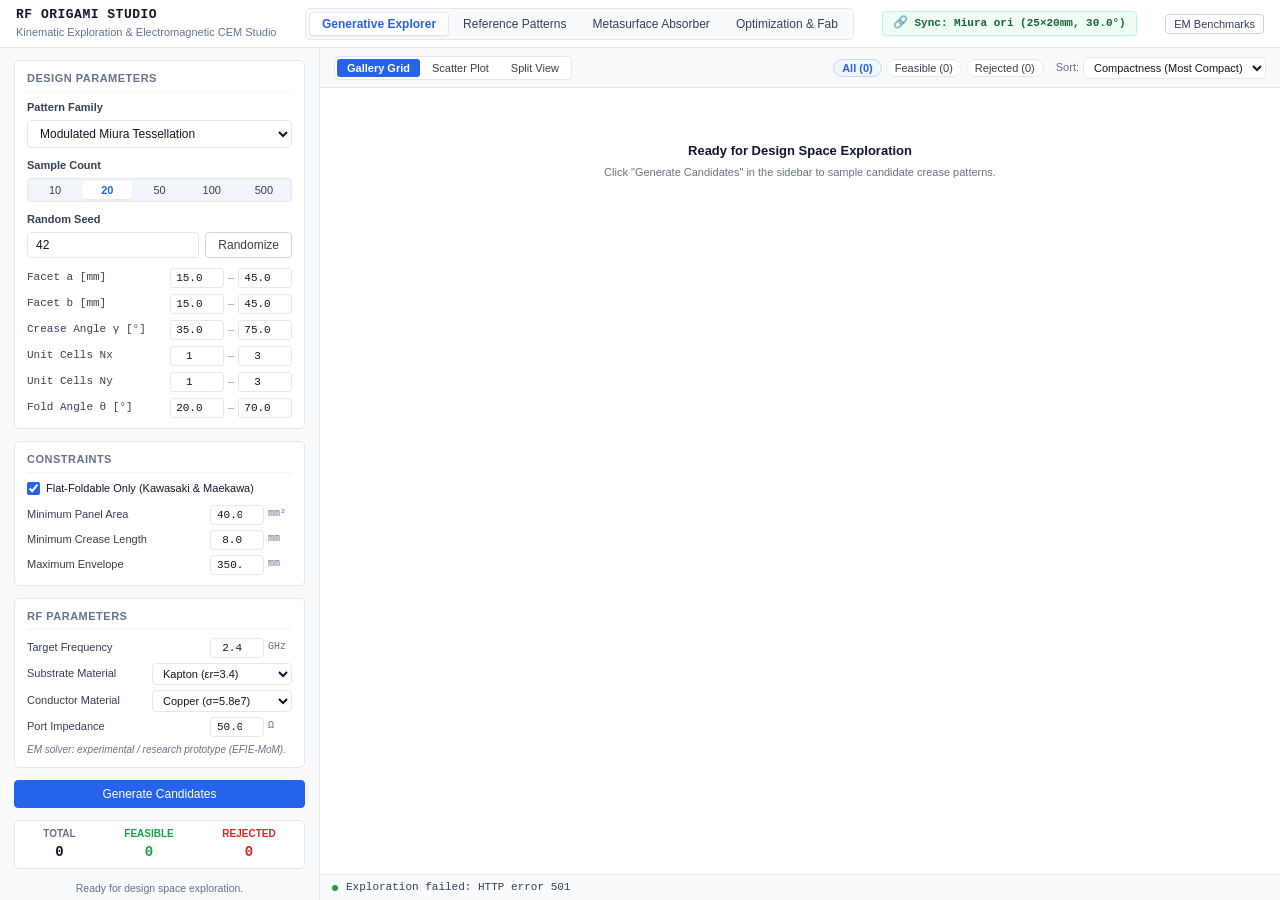
==== public/index.html @ 335ebac1 "feat(deploy): add native Vercel serverless function and edge static support" ====
<!DOCTYPE html>
<html lang="en">
<head>
  <meta charset="UTF-8">
  <meta name="viewport" content="width=device-width, initial-scale=1.0">
  <title>RF Origami Design Studio</title>
  <link rel="stylesheet" href="styles.css">
  <!-- Offline Three.js and OrbitControls -->
  <script src="three.min.js"></script>
  <script src="OrbitControls.js"></script>
</head>
<body>

  <!-- Top Navigation Header -->
  <header>
    <div class="brand">
      <span class="brand-title">RF Origami Studio</span>
      <span class="brand-subtitle">Kinematic Exploration & Electromagnetic CEM Studio</span>
    </div>

    <!-- Mode Switcher Tabs -->
    <div class="mode-tabs">
      <button id="tab-btn-explorer" class="mode-tab-btn active">Generative Explorer</button>
      <button id="tab-btn-reference" class="mode-tab-btn">Reference Patterns</button>
      <button id="tab-btn-absorber" class="mode-tab-btn">Metasurface Absorber</button>
      <button id="tab-btn-optfab" class="mode-tab-btn">Optimization & Fab</button>
    </div>

    <!-- Active Design Synchronization Indicator -->
    <div id="sync-design-badge" class="sync-badge" title="Active design synchronized across all studio modules">
      <span class="sync-icon">🔗</span>
      <span id="sync-design-label">Sync: Miura-Ori (25×20mm, 35.0°)</span>
    </div>

    <!-- Standalone EM Benchmarks Button -->
    <button id="btn-open-benchmarks" class="btn-secondary mini" title="View Standalone EM Validation Benchmarks">
      EM Benchmarks
    </button>
  </header>

  <!-- =====================================================================
       MAIN CONTAINER: MODE 1 — GENERATIVE EXPLORER (PRIMARY)
       ===================================================================== -->
  <div id="mode-explorer-container" class="app-container mode-view active">

    <!-- Explorer Left Sidebar -->
    <aside class="sidebar">

      <!-- 1. Design Parameters -->
      <section class="panel-section">
        <div class="section-title">Design Parameters</div>

        <div class="form-group">
          <label class="form-label" for="exp-family">Pattern Family</label>
          <select id="exp-family" class="form-select">
            <option value="modulated_miura">Modulated Miura Tessellation</option>
            <option value="waterbomb">Waterbomb Radial Array</option>
            <option value="yoshimura">Yoshimura Lattice</option>
          </select>
        </div>

        <div class="form-group">
          <label class="form-label">Sample Count</label>
          <div class="count-selector">
            <button class="count-btn" data-count="10">10</button>
            <button class="count-btn active" data-count="20">20</button>
            <button class="count-btn" data-count="50">50</button>
            <button class="count-btn" data-count="100">100</button>
            <button class="count-btn" data-count="500">500</button>
          </div>
        </div>

        <div class="form-group">
          <label class="form-label" for="exp-seed">Random Seed</label>
          <div class="input-with-button">
            <input type="number" id="exp-seed" class="form-input" value="42" min="1" max="999999">
            <button id="btn-seed-random" class="btn-secondary" title="Re-roll Seed">Randomize</button>
          </div>
        </div>

        <div class="range-grid">
          <div class="range-field">
            <span class="range-label">Facet a [mm]</span>
            <div class="range-inputs">
              <input type="number" id="range-a-min" class="range-input" value="15.0" step="1">
              <span class="range-sep">–</span>
              <input type="number" id="range-a-max" class="range-input" value="45.0" step="1">
            </div>
          </div>

          <div class="range-field">
            <span class="range-label">Facet b [mm]</span>
            <div class="range-inputs">
              <input type="number" id="range-b-min" class="range-input" value="15.0" step="1">
              <span class="range-sep">–</span>
              <input type="number" id="range-b-max" class="range-input" value="45.0" step="1">
            </div>
          </div>

          <div class="range-field">
            <span class="range-label">Crease Angle γ [°]</span>
            <div class="range-inputs">
              <input type="number" id="range-gamma-min" class="range-input" value="35.0" step="1">
              <span class="range-sep">–</span>
              <input type="number" id="range-gamma-max" class="range-input" value="75.0" step="1">
            </div>
          </div>

          <div class="range-field">
            <span class="range-label">Unit Cells Nx</span>
            <div class="range-inputs">
              <input type="number" id="range-nx-min" class="range-input" value="1" min="1" max="5">
              <span class="range-sep">–</span>
              <input type="number" id="range-nx-max" class="range-input" value="3" min="1" max="5">
            </div>
          </div>

          <div class="range-field">
            <span class="range-label">Unit Cells Ny</span>
            <div class="range-inputs">
              <input type="number" id="range-ny-min" class="range-input" value="1" min="1" max="5">
              <span class="range-sep">–</span>
              <input type="number" id="range-ny-max" class="range-input" value="3" min="1" max="5">
            </div>
          </div>

          <div class="range-field">
            <span class="range-label">Fold Angle θ [°]</span>
            <div class="range-inputs">
              <input type="number" id="range-fold-min" class="range-input" value="20.0" step="1">
              <span class="range-sep">–</span>
              <input type="number" id="range-fold-max" class="range-input" value="70.0" step="1">
            </div>
          </div>
        </div>
      </section>

      <!-- 2. Constraints -->
      <section class="panel-section">
        <div class="section-title">Constraints</div>

        <div class="checkbox-row">
          <input type="checkbox" id="chk-flat-foldable" checked>
          <label for="chk-flat-foldable">Flat-Foldable Only (Kawasaki & Maekawa)</label>
        </div>

        <div class="filter-inputs">
          <div class="filter-row">
            <span class="filter-label">Minimum Panel Area</span>
            <div class="filter-input-wrap">
              <input type="number" id="filter-min-area" class="form-input mini" value="40.0" step="5">
              <span class="filter-unit">mm²</span>
            </div>
          </div>

          <div class="filter-row">
            <span class="filter-label">Minimum Crease Length</span>
            <div class="filter-input-wrap">
              <input type="number" id="filter-min-crease" class="form-input mini" value="8.0" step="1">
              <span class="filter-unit">mm</span>
            </div>
          </div>

          <div class="filter-row">
            <span class="filter-label">Maximum Envelope</span>
            <div class="filter-input-wrap">
              <input type="number" id="filter-max-aperture" class="form-input mini" value="350.0" step="10">
              <span class="filter-unit">mm</span>
            </div>
          </div>
        </div>
      </section>

      <!-- 3. RF Parameters -->
      <section class="panel-section">
        <div class="section-title">RF Parameters</div>

        <div class="filter-inputs">
          <div class="filter-row">
            <span class="filter-label">Target Frequency</span>
            <div class="filter-input-wrap">
              <input type="number" id="rf-target-freq" class="form-input mini" value="2.4" step="0.1">
              <span class="filter-unit">GHz</span>
            </div>
          </div>

          <div class="filter-row">
            <span class="filter-label">Substrate Material</span>
            <div class="filter-input-wrap">
              <select id="insp-rf-substrate-global" class="form-select mini">
                <option value="kapton" selected>Kapton (εr=3.4)</option>
                <option value="fr4">FR-4 (εr=4.4)</option>
                <option value="rogers_ro4003c">Rogers RO4003C (εr=3.55)</option>
                <option value="air">Air (εr=1.0)</option>
              </select>
            </div>
          </div>

          <div class="filter-row">
            <span class="filter-label">Conductor Material</span>
            <div class="filter-input-wrap">
              <select id="insp-rf-conductor-global" class="form-select mini">
                <option value="copper" selected>Copper (σ=5.8e7)</option>
                <option value="pec">PEC (Ideal)</option>
              </select>
            </div>
          </div>

          <div class="filter-row">
            <span class="filter-label">Port Impedance</span>
            <div class="filter-input-wrap">
              <input type="number" class="form-input mini" value="50.0" step="5" readonly>
              <span class="filter-unit">Ω</span>
            </div>
          </div>
        </div>

        <div class="rf-subtext">
          EM solver: experimental / research prototype (EFIE-MoM).
        </div>
      </section>

      <!-- Primary Action: Generate Candidates -->
      <button id="btn-run-explore" class="btn-primary full-width">
        Generate Candidates
      </button>

      <!-- Counters -->
      <div class="exploration-counters">
        <div class="counter-item">
          <span class="counter-label">Total</span>
          <span id="counter-total" class="counter-val">0</span>
        </div>
        <div class="counter-item">
          <span class="counter-label text-success">Feasible</span>
          <span id="counter-valid" class="counter-val text-success">0</span>
        </div>
        <div class="counter-item">
          <span class="counter-label text-danger">Rejected</span>
          <span id="counter-rejected" class="counter-val text-danger">0</span>
        </div>
      </div>

      <div id="rejection-breakdown" class="rejection-summary-text">
        Ready for design space exploration.
      </div>

    </aside>

    <!-- Explorer Main Workspace -->
    <main class="viewport-area explorer-main">

      <!-- Workspace Toolbar -->
      <div class="explorer-toolbar">
        <div class="view-switch-group">
          <button id="btn-view-grid" class="view-toggle-btn active">Gallery Grid</button>
          <button id="btn-view-scatter" class="view-toggle-btn">Scatter Plot</button>
          <button id="btn-view-split" class="view-toggle-btn">Split View</button>
        </div>

        <div class="candidate-filters">
          <div class="filter-pill-group">
            <button class="filter-pill active" data-filter="all">All (<span id="pill-count-all">0</span>)</button>
            <button class="filter-pill" data-filter="valid">Feasible (<span id="pill-count-valid">0</span>)</button>
            <button class="filter-pill" data-filter="rejected">Rejected (<span id="pill-count-rej">0</span>)</button>
          </div>

          <div class="sort-select-wrap">
            <span class="sort-label">Sort:</span>
            <select id="cand-sort-select" class="form-select mini">
              <option value="compactness_asc">Compactness (Most Compact)</option>
              <option value="area_desc">Surface Area (Largest)</option>
              <option value="faces_desc">Complexity (Most Faces)</option>
              <option value="id_asc">Candidate ID</option>
            </select>
          </div>
        </div>
      </div>

      <!-- Main Visual Exploration Display -->
      <div id="explorer-display-area" class="explorer-display-area view-grid-mode">

        <!-- Candidate Gallery Grid -->
        <div id="candidate-gallery-view" class="candidate-gallery">
          <div id="candidate-cards-container" class="candidate-cards-grid">
            <div class="empty-state">
              <div class="empty-title">Ready for Design Space Exploration</div>
              <div class="empty-desc">Click "Generate Candidates" in the sidebar to sample candidate crease patterns.</div>
            </div>
          </div>
        </div>

        <!-- 2D Design Space Scatter Plot -->
        <div id="scatter-plot-container" class="scatter-container">
          <div class="scatter-header">
            <span class="scatter-title">Design Space: Aspect Ratio (a/b) vs Folded Compactness</span>
            <div class="scatter-legend">
              <span class="legend-item"><span class="legend-dot dot-valid"></span> Feasible</span>
              <span class="legend-item"><span class="legend-dot dot-rej"></span> Rejected</span>
              <span class="legend-item"><span class="legend-dot dot-selected"></span> Selected</span>
            </div>
          </div>
          <div class="scatter-canvas-wrap">
            <canvas id="scatter-canvas"></canvas>
            <div id="scatter-tooltip" class="scatter-tooltip"></div>
          </div>
        </div>

      </div>

      <!-- Candidate Inspector Deck -->
      <div id="candidate-inspector" class="candidate-inspector">

        <div class="inspector-header">
          <div class="inspector-identity">
            <span class="insp-title" id="insp-cand-id">CAND-001</span>
            <span id="insp-cand-status" class="status-tag tag-valid">Feasible</span>
            <span id="insp-cand-params" class="insp-meta">a=25.0mm, b=20.0mm, γ=60.0°, 2×2</span>
          </div>

          <!-- Inspector Tabs -->
          <div class="insp-mode-tabs">
            <button id="btn-insp-tab-geom" class="insp-tab-btn active">3D Fold & Creases</button>
            <button id="btn-insp-tab-rf" class="insp-tab-btn">RF Analysis</button>
          </div>

          <!-- Fold Angle Slider -->
          <div class="insp-fold-control">
            <span class="insp-slider-label">Fold Angle:</span>
            <input type="range" id="insp-fold-slider" class="insp-slider" min="0" max="85" step="0.5" value="35">
            <span id="insp-fold-val" class="insp-slider-val">35.0°</span>
          </div>

          <div class="inspector-actions">
            <button id="btn-insp-send-ref" class="btn-primary mini" title="Send this candidate to Reference Patterns Studio">→ Ref Studio</button>
            <button id="btn-insp-send-abs" class="btn-primary mini" title="Send this candidate to Metasurface Absorber Studio">→ Absorber</button>
            <button id="btn-insp-send-opt" class="btn-secondary mini" title="Send to Optimization & Fab Studio">→ Fab</button>
            <button id="btn-export-fold" class="btn-secondary mini" title="Download compliant FOLD file for Origami Simulator">Export .FOLD</button>
            <button id="btn-export-obj" class="btn-secondary mini" title="Download OBJ file">Export .OBJ</button>
            <button id="btn-close-inspector" class="btn-close" title="Close Panel">×</button>
          </div>
        </div>

        <!-- VIEW A: 3D Folded Mesh + 2D Crease Pattern -->
        <div id="insp-geometry-view" class="inspector-viewports">

          <!-- 3D Folded Mesh View -->
          <div class="inspector-vp-box">
            <div class="viewport-header">
              <span class="viewport-title">3D Folded Geometry</span>
              <div class="viewport-tools">
                <button id="btn-insp-strain" class="btn-secondary mini" title="Toggle Origami Simulator strain heatmap">⚡ Strain: OFF</button>
                <button id="btn-insp-wireframe" class="btn-secondary mini">Edges: ON</button>
                <button id="btn-insp-reset3d" class="btn-secondary mini">Reset View</button>
              </div>
            </div>
            <div id="inspector-threejs-container" class="three-container">
              <!-- Origami Simulator Strain Heatmap HUD Overlay -->
              <div id="insp-strain-overlay" class="strain-overlay hidden">
                <div class="strain-overlay-header">
                  <span class="strain-title">Origami Simulator Strain</span>
                  <span id="insp-strain-status" class="strain-badge pass">Safe (Elastic)</span>
                </div>
                <div class="strain-colorbar">
                  <div class="strain-gradient-bar"></div>
                  <div class="strain-colorbar-labels">
                    <span>0.0%</span>
                    <span>2.0%</span>
                    <span>4.0%</span>
                    <span>6.0%</span>
                    <span>8.0%+</span>
                  </div>
                </div>
                <div class="strain-metrics-grid">
                  <div class="strain-stat">
                    <span class="stat-lbl">Max Strain:</span>
                    <span id="insp-strain-max" class="stat-val font-mono">0.00%</span>
                  </div>
                  <div class="strain-stat">
                    <span class="stat-lbl">Mean Strain:</span>
                    <span id="insp-strain-mean" class="stat-val font-mono">0.00%</span>
                  </div>
                  <div class="strain-stat">
                    <span class="stat-lbl">Energy:</span>
                    <span id="insp-strain-energy" class="stat-val font-mono">0.0 mJ</span>
                  </div>
                </div>
              </div>
            </div>
          </div>

          <!-- 2D Crease Pattern View -->
          <div class="inspector-vp-box">
            <div class="viewport-header">
              <span class="viewport-title">2D Crease Pattern (Red: Mountain, Blue: Valley)</span>
              <div class="viewport-tools">
                <button id="btn-insp-reset2d" class="btn-secondary mini">Fit View</button>
              </div>
            </div>
            <div id="inspector-crease-container" class="crease-container">
              <canvas id="inspector-crease-canvas"></canvas>
            </div>
          </div>

          <!-- Validation & Metrics Card -->
          <div class="inspector-sidebar-card">
            <div class="card-subtitle">Geometric Validation</div>
            <div class="val-mini-list">
              <div class="val-mini-item"><span id="insp-val-kawasaki" class="val-icon pass">✓</span> Kawasaki: <span id="insp-val-kawasaki-txt" class="val-detail">Pass</span></div>
              <div class="val-mini-item"><span id="insp-val-maekawa" class="val-icon pass">✓</span> Maekawa: <span id="insp-val-maekawa-txt" class="val-detail">Pass</span></div>
              <div class="val-mini-item"><span id="insp-val-isometry" class="val-icon pass">✓</span> Isometry: <span id="insp-val-isometry-txt" class="val-detail">Preserved</span></div>
              <div class="val-mini-item"><span id="insp-val-area" class="val-icon pass">✓</span> Area: <span id="insp-val-area-txt" class="val-detail">Preserved</span></div>
            </div>

            <div class="card-subtitle" style="margin-top: 10px;">Geometry Metrics</div>
            <table class="rf-stats-table">
              <tbody>
                <tr><td>Vertices / Faces:</td><td id="insp-stat-mesh">0 / 0</td></tr>
                <tr><td>Surface Area:</td><td id="insp-stat-area">0.0 mm²</td></tr>
                <tr><td>Folded Envelope:</td><td id="insp-stat-dims">0 × 0 × 0 mm</td></tr>
                <tr><td>Compactness Ratio:</td><td id="insp-stat-compact">0.000</td></tr>
                <tr><td>Est. λ/2 Resonance:</td><td id="insp-stat-f0">—</td></tr>
              </tbody>
            </table>
          </div>

        </div>

        <!-- VIEW B: RF Analysis (MoM Solver & S-Parameters) -->
        <div id="insp-rf-view" class="inspector-rf-viewports" style="display: none;">

          <div class="rf-charts-container">
            <!-- S11 Return Loss Canvas -->
            <div class="rf-chart-box">
              <div class="rf-chart-header">
                <span class="rf-chart-title">Return Loss: S11 [dB] vs Frequency [GHz]</span>
                <span id="rf-resonance-badge" class="rf-badge-res">Resonance: —</span>
              </div>
              <div class="rf-canvas-wrap">
                <canvas id="rf-s11-canvas"></canvas>
              </div>
            </div>

            <!-- Input Impedance Zin Canvas -->
            <div class="rf-chart-box">
              <div class="rf-chart-header">
                <span class="rf-chart-title">Input Impedance: Rin (Real) & Xin (Imag) [Ω]</span>
                <div class="rf-zin-legend">
                  <span class="legend-chip chip-rin">― Rin (Real)</span>
                  <span class="legend-chip chip-xin">┄ Xin (Imag)</span>
                </div>
              </div>
              <div class="rf-canvas-wrap">
                <canvas id="rf-zin-canvas"></canvas>
              </div>
            </div>
          </div>

          <!-- RF Controls & Live Numerical Metrics Sidebar -->
          <div class="inspector-rf-sidebar">
            <div class="card-subtitle">EM Solver Configuration (MoM)</div>

            <div class="rf-control-row">
              <span class="rf-control-label">Substrate</span>
              <select id="insp-rf-substrate" class="form-select mini">
                <option value="kapton" selected>Kapton (εr=3.4, tanδ=0.002)</option>
                <option value="fr4">FR-4 (εr=4.4, tanδ=0.02)</option>
                <option value="rogers_ro4003c">Rogers RO4003C (εr=3.55, tanδ=0.0027)</option>
                <option value="air">Air (εr=1.0, tanδ=0.0)</option>
              </select>
            </div>

            <div class="rf-control-row">
              <span class="rf-control-label">Conductor</span>
              <select id="insp-rf-conductor" class="form-select mini">
                <option value="copper" selected>Copper (σ=5.8e7 S/m)</option>
                <option value="pec">PEC (Ideal)</option>
              </select>
            </div>

            <div class="rf-control-row">
              <span class="rf-control-label">Frequency Range [GHz]</span>
              <div class="rf-freq-inputs">
                <input type="number" id="insp-rf-fstart" class="form-input mini" value="1.0" step="0.2" min="0.1">
                <span class="range-sep">to</span>
                <input type="number" id="insp-rf-fstop" class="form-input mini" value="6.0" step="0.2" min="0.2">
                <span class="range-sep">| N:</span>
                <input type="number" id="insp-rf-npts" class="form-input mini" value="25" min="7" max="81">
              </div>
            </div>

            <!-- Action Buttons -->
            <div class="rf-actions-group">
              <button id="btn-run-mom-sim" class="btn-primary full-width">
                Run EM Simulation
              </button>
              <button id="btn-run-fold-sweep" class="btn-secondary full-width">
                Sweep Fold Angle
              </button>
            </div>

            <!-- Live Numerical Antenna Metrics Dashboard -->
            <div class="card-subtitle" style="margin-top: 6px;">Antenna Metrics (Numerical MoM)</div>
            <table class="rf-stats-table">
              <tbody>
                <tr><td>Resonance (f₀):</td><td id="rf-stat-f0" class="text-primary font-bold">—</td></tr>
                <tr><td>Min S11:</td><td id="rf-stat-s11">—</td></tr>
                <tr><td>VSWR at f₀:</td><td id="rf-stat-vswr">—</td></tr>
                <tr><td>-10 dB Bandwidth:</td><td id="rf-stat-bw">—</td></tr>
                <tr><td>Input Zin (f₀):</td><td id="rf-stat-zin">—</td></tr>
                <tr><td>Segments:</td><td id="rf-stat-segments">—</td></tr>
                <tr><td>Status:</td><td id="rf-stat-engine" class="text-muted">Experimental / Not validated</td></tr>
              </tbody>
            </table>

            <!-- Fold Angle Sweep Results Table -->
            <div id="rf-fold-sweep-summary" class="rf-fold-sweep-box" style="display: none;">
              <div class="card-subtitle">Fold Angle Frequency Tuning</div>
              <div id="rf-fold-sweep-content" class="rf-fold-sweep-text"></div>
            </div>

          </div>

        </div>

      </div>

      <!-- Bottom Status Bar -->
      <div class="status-indicator">
        <span class="status-dot"></span>
        <span id="status-text">Ready</span>
      </div>

    </main>

  </div>


  <!-- =====================================================================
       CONTAINER: MODE 2 — REFERENCE PATTERNS
       ===================================================================== -->
  <div id="mode-reference-container" class="app-container mode-view">

    <!-- Reference Left Sidebar -->
    <aside class="sidebar">

      <!-- Pattern Selector -->
      <section class="panel-section">
        <div class="section-title">Classical Pattern</div>
        <div class="pattern-grid">
          <button class="pattern-btn active" data-pattern="miura_ori">Miura-Ori</button>
          <button class="pattern-btn" data-pattern="degree4_vertex">Degree-4 Vertex</button>
          <button class="pattern-btn" data-pattern="waterbomb">Waterbomb</button>
          <button class="pattern-btn" data-pattern="yoshimura">Yoshimura</button>
        </div>
      </section>

      <!-- Parameter Panel -->
      <section class="panel-section">
        <div class="section-title">Parameters</div>
        <div id="ref-param-container" class="param-list">
          <!-- Populated dynamically -->
        </div>

        <button id="btn-ref-generate" class="btn-primary full-width" style="margin-top: 8px;">
          Recompute Pattern
        </button>
      </section>

      <!-- Fold Angle Slider -->
      <section class="panel-section">
        <div class="fold-slider-container">
          <div class="fold-header">
            <span class="fold-title">Fold Angle (θ)</span>
            <span id="ref-fold-readout" class="fold-readout">35.0°</span>
          </div>
          <input type="range" id="ref-fold-slider" class="fold-slider" min="0" max="85" step="0.5" value="35">
          <div class="fold-ticks">
            <span>0° (Flat)</span>
            <span>45°</span>
            <span>85° (Folded)</span>
          </div>
        </div>
      </section>

      <!-- RF Material Tagging Panel -->
      <section class="panel-section">
        <div class="section-title">RF Material Assignment</div>

        <div class="material-palette">
          <div class="material-chip active" data-material="conductor">
            <span class="chip-dot dot-conductor"></span>
            <span>Conductor</span>
          </div>
          <div class="material-chip" data-material="substrate">
            <span class="chip-dot dot-substrate"></span>
            <span>Substrate</span>
          </div>
          <div class="material-chip" data-material="ground">
            <span class="chip-dot dot-ground"></span>
            <span>Ground</span>
          </div>
          <div class="material-chip" data-material="dielectric">
            <span class="chip-dot dot-dielectric"></span>
            <span>Dielectric</span>
          </div>
          <div class="material-chip" data-material="keepout">
            <span class="chip-dot dot-keepout"></span>
            <span>Keep-out</span>
          </div>
        </div>

        <table class="rf-stats-table">
          <tbody>
            <tr>
              <td>Conductor Area:</td>
              <td id="ref-stat-conductor-area">0.0 mm²</td>
            </tr>
            <tr>
              <td>Ground Plane:</td>
              <td id="ref-stat-ground-area">0.0 mm²</td>
            </tr>
            <tr>
              <td>Substrate Area:</td>
              <td id="ref-stat-substrate-area">0.0 mm²</td>
            </tr>
            <tr>
              <td>Keep-out Area:</td>
              <td id="ref-stat-keepout-area">0.0 mm²</td>
            </tr>
          </tbody>
        </table>
      </section>

      <!-- Reference Validation Panel -->
      <section class="panel-section">
        <div class="section-title">Geometric Verification</div>
        <div class="validation-checklist">
          <div class="val-item">
            <span id="ref-val-icon-kawasaki" class="val-icon pass">✓</span>
            <div class="val-text">
              <div class="val-name">Kawasaki Condition</div>
              <div id="ref-val-desc-kawasaki" class="val-detail">Checking...</div>
            </div>
          </div>
          <div class="val-item">
            <span id="ref-val-icon-maekawa" class="val-icon pass">✓</span>
            <div class="val-text">
              <div class="val-name">Maekawa Condition</div>
              <div id="ref-val-desc-maekawa" class="val-detail">Checking...</div>
            </div>
          </div>
          <div class="val-item">
            <span id="ref-val-icon-edge" class="val-icon pass">✓</span>
            <div class="val-text">
              <div class="val-name">Edge Conservation</div>
              <div id="ref-val-desc-edge" class="val-detail">Checking...</div>
            </div>
          </div>
          <div class="val-item">
            <span id="ref-val-icon-area" class="val-icon pass">✓</span>
            <div class="val-text">
              <div class="val-name">Area Conservation</div>
              <div id="ref-val-desc-area" class="val-detail">Checking...</div>
            </div>
          </div>
        </div>
      </section>

      <!-- Mechanical Strain Panel (Origami Simulator) -->
      <section class="panel-section">
        <div class="section-title" style="display:flex; justify-content:space-between; align-items:center;">
          <span>Strain Characteristics</span>
          <span id="ref-side-strain-badge" class="status-tag tag-valid" style="font-size:10px; padding:1px 6px;">Elastic</span>
        </div>
        <div style="display:flex; justify-content:space-between; align-items:center; margin-bottom:8px;">
          <span style="font-size:11px; color:var(--text-secondary);">Simulator Heatmap:</span>
          <button id="btn-ref-strain-toggle-side" class="btn-secondary mini">Enable Heatmap</button>
        </div>
        <table class="rf-stats-table">
          <tbody>
            <tr>
              <td>Max Strain (εmax):</td>
              <td id="ref-side-strain-max" class="font-mono">0.00%</td>
            </tr>
            <tr>
              <td>Mean Model Strain:</td>
              <td id="ref-side-strain-mean" class="font-mono">0.00%</td>
            </tr>
            <tr>
              <td>Crease Strain Energy:</td>
              <td id="ref-side-strain-energy" class="font-mono">0.0 mJ</td>
            </tr>
            <tr>
              <td>Deformation State:</td>
              <td id="ref-side-strain-state" class="text-success font-bold">Rigid Foldable</td>
            </tr>
          </tbody>
        </table>
      </section>

    </aside>

    <!-- Reference Viewports -->
    <main class="viewport-area">

      <!-- HUD Stats Banner -->
      <div class="hud-stats-bar">
        <div class="hud-chip"><span class="hud-label">Pattern:</span> <span id="ref-active-pattern-badge" class="hud-val">Miura-Ori</span></div>
        <div class="hud-chip"><span class="hud-label">Vertices:</span> <span id="ref-hud-vertices" class="hud-val">0</span></div>
        <div class="hud-chip"><span class="hud-label">Faces:</span> <span id="ref-hud-faces" class="hud-val">0</span></div>
        <div class="hud-chip"><span class="hud-label">Area:</span> <span id="ref-hud-area" class="hud-val">0.0 mm²</span></div>
        <div class="hud-chip"><span class="hud-label">Envelope:</span> <span id="ref-hud-bounds" class="hud-val">0 × 0 × 0 mm</span></div>
        <div class="hud-chip"><span class="hud-label">Fold:</span> <span id="ref-hud-angle" class="hud-val">35.0°</span></div>
      </div>

      <!-- Split Viewports -->
      <div class="viewports-split">
        <div class="viewport-box">
          <div class="viewport-header">
            <span class="viewport-title">3D Folded View (Red: Mountain Ridge, Blue: Valley Trough)</span>
            <div class="viewport-tools">
              <button id="btn-ref-strain" class="btn-secondary mini" title="Toggle Origami Simulator strain heatmap">⚡ Strain: OFF</button>
              <button id="btn-ref-send-abs" class="btn-primary mini" title="Send this pattern & parameters to Metasurface Absorber">→ Send to Absorber</button>
              <button id="btn-ref-export-fold" class="btn-secondary mini" title="Download compliant FOLD file for Origami Simulator">Export .FOLD</button>
              <button id="btn-ref-export-obj" class="btn-secondary mini" title="Download OBJ file">Export .OBJ</button>
              <button id="btn-ref-wireframe" class="btn-secondary mini">Creases: ON</button>
              <button id="btn-ref-reset-cam" class="btn-secondary mini">Reset View</button>
            </div>
          </div>
          <div id="ref-threejs-container" class="three-container">
            <!-- Origami Simulator Strain Heatmap HUD Overlay -->
            <div id="ref-strain-overlay" class="strain-overlay hidden">
              <div class="strain-overlay-header">
                <span class="strain-title">Origami Simulator Strain Analysis</span>
                <span id="ref-strain-status" class="strain-badge pass">Safe (Elastic)</span>
              </div>
              <div class="strain-colorbar">
                <div class="strain-gradient-bar"></div>
                <div class="strain-colorbar-labels">
                  <span>0.0%</span>
                  <span>2.0%</span>
                  <span>4.0%</span>
                  <span>6.0%</span>
                  <span>8.0%+</span>
                </div>
              </div>
              <div class="strain-metrics-grid">
                <div class="strain-stat">
                  <span class="stat-lbl">Max Strain ε:</span>
                  <span id="ref-strain-max" class="stat-val font-mono">0.00%</span>
                </div>
                <div class="strain-stat">
                  <span class="stat-lbl">Mean Strain:</span>
                  <span id="ref-strain-mean" class="stat-val font-mono">0.00%</span>
                </div>
                <div class="strain-stat">
                  <span class="stat-lbl">Crease Energy:</span>
                  <span id="ref-strain-energy" class="stat-val font-mono">0.0 mJ</span>
                </div>
              </div>
            </div>
          </div>
        </div>

        <div class="viewport-box">
          <div class="viewport-header">
            <span class="viewport-title">2D Crease Pattern (Click face to assign active material)</span>
            <div class="viewport-tools">
              <button id="btn-ref-reset2d" class="btn-secondary mini">Fit View</button>
            </div>
          </div>
          <div id="ref-crease-container" class="crease-container">
            <canvas id="ref-crease-canvas"></canvas>
          </div>
        </div>
      </div>

    </main>

  </div>


  <!-- =====================================================================
       CONTAINER: MODE 3 — METASURFACE ABSORBER STUDIO
       ===================================================================== -->
  <div id="mode-absorber-container" class="app-container mode-view">

    <!-- Absorber Left Sidebar -->
    <aside class="sidebar">

      <!-- Metasurface Geometry Selection -->
      <section class="panel-section">
        <div class="section-title">Metasurface Geometry</div>
        <div class="form-group">
          <label class="form-label" for="abs-pattern-type">Origami Unit Pattern</label>
          <select id="abs-pattern-type" class="form-select">
            <option value="miura_ori" selected>Miura-Ori Tessellation</option>
            <option value="degree4_vertex">Degree-4 Vertex</option>
            <option value="waterbomb">Waterbomb Pattern</option>
            <option value="yoshimura">Yoshimura Lattice</option>
          </select>
        </div>

        <!-- Synchronized Unit Cell Parameters -->
        <div class="range-grid" style="margin-bottom: 8px;">
          <div class="range-field">
            <span class="range-label">Facet a [mm]</span>
            <input type="number" id="abs-param-a" class="form-input mini" value="25.0" step="1">
          </div>
          <div class="range-field">
            <span class="range-label">Facet b [mm]</span>
            <input type="number" id="abs-param-b" class="form-input mini" value="20.0" step="1">
          </div>
          <div class="range-field">
            <span class="range-label">γ [°]</span>
            <input type="number" id="abs-param-gamma" class="form-input mini" value="60.0" step="1">
          </div>
          <div class="range-field">
            <span class="range-label">Nx × Ny</span>
            <div style="display:flex; gap:4px; align-items:center;">
              <input type="number" id="abs-param-nx" class="form-input mini" value="2" min="1" max="6" style="width:45px;">
              <span class="range-sep">×</span>
              <input type="number" id="abs-param-ny" class="form-input mini" value="2" min="1" max="6" style="width:45px;">
            </div>
          </div>
        </div>

        <button id="btn-abs-sync-active" class="btn-secondary mini full-width" style="margin-bottom: 8px;" title="Copy parameters from active Explorer candidate or Reference pattern">
          ↺ Sync from Active Design
        </button>

        <div class="fold-slider-container">
          <div class="fold-header">
            <span class="fold-title">Fold Angle (θ)</span>
            <span id="abs-fold-readout" class="fold-readout">30.0°</span>
          </div>
          <input type="range" id="abs-fold-slider" class="fold-slider" min="0" max="75" step="0.5" value="30">
          <div class="fold-ticks">
            <span>0° (Flat)</span>
            <span>35°</span>
            <span>75° (Folded)</span>
          </div>
        </div>
      </section>

      <!-- EM Plane Wave Excitation -->
      <section class="panel-section">
        <div class="section-title">Plane Wave Excitation</div>

        <div class="form-group">
          <label class="form-label" for="abs-pol-select">Polarization State</label>
          <select id="abs-pol-select" class="form-select">
            <option value="linear_x" selected>Linear (X-Polarized)</option>
            <option value="linear_y">Linear (Y-Polarized)</option>
            <option value="te">TE (Transverse Electric)</option>
            <option value="tm">TM (Transverse Magnetic)</option>
            <option value="rhcp">Circular RHCP</option>
            <option value="lhcp">Circular LHCP</option>
          </select>
        </div>

        <div class="filter-inputs">
          <div class="filter-row">
            <span class="filter-label">Incidence Polar (θinc)</span>
            <div class="filter-input-wrap">
              <input type="number" id="abs-theta-inc" class="form-input mini" value="0.0" min="0" max="80" step="5">
              <span class="filter-unit">°</span>
            </div>
          </div>

          <div class="filter-row">
            <span class="filter-label">Azimuth Angle (φinc)</span>
            <div class="filter-input-wrap">
              <input type="number" id="abs-phi-inc" class="form-input mini" value="0.0" min="0" max="360" step="15">
              <span class="filter-unit">°</span>
            </div>
          </div>
        </div>
      </section>

      <!-- Metasurface Material Stack -->
      <section class="panel-section">
        <div class="section-title">Metasurface Stack</div>

        <div class="filter-inputs">
          <div class="filter-row">
            <span class="filter-label">Substrate Material</span>
            <div class="filter-input-wrap">
              <select id="abs-sub-select" class="form-select mini">
                <option value="kapton" selected>Kapton (εr=3.4)</option>
                <option value="fr4">FR-4 (εr=4.4)</option>
                <option value="rogers_ro4003c">Rogers RO4003C (εr=3.55)</option>
                <option value="air">Air (εr=1.0)</option>
              </select>
            </div>
          </div>

          <div class="filter-row">
            <span class="filter-label">Substrate Thickness (h)</span>
            <div class="filter-input-wrap">
              <input type="number" id="abs-thickness" class="form-input mini" value="0.5" min="0.05" max="5.0" step="0.1">
              <span class="filter-unit">mm</span>
            </div>
          </div>

          <div class="filter-row">
            <span class="filter-label">Conductor Material</span>
            <div class="filter-input-wrap">
              <select id="abs-cond-select" class="form-select mini">
                <option value="copper" selected>Copper (σ=5.8e7)</option>
                <option value="pec">PEC (Ideal)</option>
              </select>
            </div>
          </div>

          <div class="filter-row">
            <span class="filter-label">Sheet Resistance (Rs)</span>
            <div class="filter-input-wrap">
              <input type="number" id="abs-sheet-res" class="form-input mini" value="0.0" min="0" max="500" step="10">
              <span class="filter-unit">Ω/□</span>
            </div>
          </div>

          <div class="checkbox-row" style="margin-top: 4px;">
            <input type="checkbox" id="abs-ground-backed" checked>
            <label for="abs-ground-backed">PEC Ground Plane Backing</label>
          </div>
        </div>
      </section>

      <!-- Frequency Sweep Setup -->
      <section class="panel-section">
        <div class="section-title">Frequency Sweep</div>
        <div class="rf-freq-inputs">
          <input type="number" id="abs-fstart" class="form-input mini" value="1.0" step="0.2" min="0.1">
          <span class="range-sep">to</span>
          <input type="number" id="abs-fstop" class="form-input mini" value="6.0" step="0.2" min="0.2">
          <span class="range-sep">| N:</span>
          <input type="number" id="abs-npts" class="form-input mini" value="31" min="11" max="81">
        </div>
      </section>

      <!-- Actions -->
      <div class="rf-actions-group">
        <button id="btn-run-absorber-sim" class="btn-primary full-width">
          Run MoM Absorber Solve
        </button>
        <button id="btn-run-absorber-sweep" class="btn-secondary full-width">
          Run 2D Fold Angle Sweep
        </button>
      </div>

      <!-- Live Performance Metrics -->
      <div class="card-subtitle" style="margin-top: 8px;">Absorption Performance Metrics</div>
      <table class="rf-stats-table">
        <tbody>
          <tr><td>Resonant Frequency (f₀):</td><td id="abs-stat-f0" class="text-primary font-bold">—</td></tr>
          <tr><td>Peak Absorption:</td><td id="abs-stat-peak-abs" class="text-success font-bold">—</td></tr>
          <tr><td>Min Reflection (S11):</td><td id="abs-stat-s11">—</td></tr>
          <tr><td>-10 dB Bandwidth:</td><td id="abs-stat-bw">—</td></tr>
          <tr><td>Tuning Ratio:</td><td id="abs-stat-tuning">—</td></tr>
          <tr><td>Conservation (R+T+A):</td><td id="abs-stat-energy">1.000000</td></tr>
        </tbody>
      </table>

    </aside>

    <!-- Absorber Main Workspace -->
    <main class="viewport-area">

      <div class="hud-stats-bar">
        <div class="hud-chip"><span class="hud-label">Mode:</span> <span class="hud-val text-primary">Surface MoM RWG</span></div>
        <div class="hud-chip"><span class="hud-label">Pattern:</span> <span id="abs-hud-pattern" class="hud-val">Miura-Ori</span></div>
        <div class="hud-chip"><span class="hud-label">Envelope:</span> <span id="abs-hud-dims" class="hud-val">0 × 0 × 0 mm</span></div>
        <div class="hud-chip"><span class="hud-label">Fold θ:</span> <span id="abs-hud-angle" class="hud-val">30.0°</span></div>
        <div class="hud-chip"><span class="hud-label">Status:</span> <span id="abs-hud-status" class="hud-val text-success">Ready</span></div>
      </div>

      <div class="absorber-work-grid">
        <!-- Top Left: 3D Metasurface with Surface Currents -->
        <div class="viewport-box absorber-vp-3d">
          <div class="viewport-header">
            <span class="viewport-title">3D Folded Metasurface & Induced Surface Currents (Js)</span>
            <div class="viewport-tools">
              <button id="btn-abs-export-fold" class="btn-secondary mini" title="Download compliant FOLD file for Origami Simulator">Export .FOLD</button>
              <button id="btn-abs-export-obj" class="btn-secondary mini" title="Download OBJ file">Export .OBJ</button>
              <button id="btn-abs-toggle-currents" class="btn-secondary mini">Currents: ON</button>
              <button id="btn-abs-reset-3d" class="btn-secondary mini">Reset Cam</button>
            </div>
          </div>
          <div id="abs-threejs-container" class="three-container"></div>
        </div>

        <!-- Top Right: Absorption Spectrum & Reflection S11 -->
        <div class="viewport-box absorber-chart-box">
          <div class="viewport-header">
            <span class="viewport-title">Absorption Spectrum A(f) & Reflection S11(f)</span>
            <div class="rf-zin-legend">
              <span class="legend-chip" style="background:rgba(22, 163, 74, 0.2); color:#16a34a; border-color:#16a34a;">― Absorption A(f)</span>
              <span class="legend-chip" style="background:rgba(2, 132, 199, 0.2); color:#0284c7; border-color:#0284c7;">┄ S11 [dB]</span>
            </div>
          </div>
          <div class="rf-canvas-wrap">
            <canvas id="abs-spectrum-canvas"></canvas>
          </div>
        </div>

        <!-- Bottom: 2D Fold Angle Tuning Heatmap Matrix -->
        <div class="viewport-box absorber-heatmap-box">
          <div class="viewport-header">
            <span class="viewport-title">2D Frequency Tuning Heatmap: Absorption A(θ, f) vs Fold Angle</span>
            <span id="abs-heatmap-hover-info" class="rf-badge-res">Hover over heatmap to inspect (θ, f)</span>
          </div>
          <div class="heatmap-canvas-wrap">
            <canvas id="abs-heatmap-canvas"></canvas>
          </div>
        </div>
      </div>

    </main>

  </div>


  <!-- =====================================================================
       CONTAINER: MODE 4 — OPTIMIZATION & FABRICATION EXPORT
       ===================================================================== -->
  <div id="mode-optfab-container" class="app-container mode-view">

    <aside class="sidebar">
      <section class="panel-section">
        <div class="section-title">Multi-Objective Optimization</div>
        <div class="filter-inputs">
          <div class="filter-row">
            <span class="filter-label">Target Frequency</span>
            <div class="filter-input-wrap">
              <input type="number" id="opt-target-freq" class="form-input mini" value="2.45" step="0.05">
              <span class="filter-unit">GHz</span>
            </div>
          </div>
          <div class="filter-row">
            <span class="filter-label">Min Absorption</span>
            <div class="filter-input-wrap">
              <input type="number" id="opt-min-abs" class="form-input mini" value="0.90" step="0.05" min="0.5" max="1.0">
              <span class="filter-unit">ratio</span>
            </div>
          </div>
          <div class="filter-row">
            <span class="filter-label">Population Size</span>
            <div class="filter-input-wrap">
              <input type="number" id="opt-pop-size" class="form-input mini" value="16" min="8" max="50">
            </div>
          </div>
          <div class="filter-row">
            <span class="filter-label">Generations</span>
            <div class="filter-input-wrap">
              <input type="number" id="opt-generations" class="form-input mini" value="4" min="2" max="20">
            </div>
          </div>
        </div>

        <button id="btn-run-nsga2" class="btn-primary full-width" style="margin-top: 8px;">
          Run NSGA-II Multi-Objective Search
        </button>
      </section>

      <section class="panel-section">
        <div class="section-title">Fabrication Release Package</div>
        <div class="form-group">
          <label class="form-label">Substrate Type</label>
          <input type="text" id="fab-substrate-desc" class="form-input mini" value="Kapton Polyimide (0.5mm)">
        </div>
        <div class="form-group">
          <label class="form-label">Conductor Specification</label>
          <input type="text" id="fab-conductor-desc" class="form-input mini" value="Rolled Annealed Copper (35 um)">
        </div>

        <button id="btn-export-fab-zip" class="btn-primary full-width" style="margin-top: 8px; background: #059669;">
          Download Fabrication ZIP
        </button>
        <div class="rf-subtext" style="margin-top: 4px;">
          Includes RS-274X Gerbers, DXF laser cut layers, 3D STL panels, BOM.csv, and DFM report.
        </div>
      </section>
    </aside>

    <main class="viewport-area">
      <div class="hud-stats-bar">
        <div class="hud-chip"><span class="hud-label">Optimization:</span> <span id="opt-hud-status" class="hud-val text-primary">Ready</span></div>
        <div class="hud-chip"><span class="hud-label">Pareto Solutions:</span> <span id="opt-hud-pareto-count" class="hud-val">0</span></div>
      </div>

      <div class="opt-work-grid">
        <!-- Pareto Chart -->
        <div class="viewport-box">
          <div class="viewport-header">
            <span class="viewport-title">Pareto Optimal Frontier: Tuning Range vs Compactness</span>
          </div>
          <div class="rf-canvas-wrap">
            <canvas id="opt-pareto-canvas"></canvas>
          </div>
        </div>

        <!-- Pareto Table -->
        <div class="viewport-box">
          <div class="viewport-header">
            <span class="viewport-title">Discovered Non-Dominated Solutions</span>
          </div>
          <div id="opt-pareto-table-wrap" class="pareto-table-wrap">
            <table class="styled-table" id="opt-pareto-table">
              <thead>
                <tr>
                  <th>Rank</th>
                  <th>Tuning Range</th>
                  <th>Compactness</th>
                  <th>Peak Abs</th>
                  <th>Parameters</th>
                </tr>
              </thead>
              <tbody id="opt-pareto-tbody">
                <tr><td colspan="5" class="text-center text-muted">Run NSGA-II to generate Pareto solutions.</td></tr>
              </tbody>
            </table>
          </div>
        </div>
      </div>
    </main>

  </div>

  <!-- Standalone EM Benchmarks Modal Dialog -->
  <div id="benchmark-modal" class="benchmark-modal-backdrop" style="display: none;">
    <div class="benchmark-modal-dialog">
      <div class="benchmark-modal-header">
        <div class="benchmark-modal-title">
          <span>Electromagnetic Validation Benchmarks</span>
        </div>
        <button id="btn-close-benchmarks" class="btn-close" title="Close Dialog">×</button>
      </div>

      <div class="benchmark-modal-body">
        <!-- Benchmark 1: Free Space -->
        <div class="benchmark-card" id="bench-card-freespace">
          <div class="benchmark-card-top">
            <span class="benchmark-card-name">1. Free-Space Wave Propagation</span>
            <span id="bench-status-freespace" class="status-tag tag-valid">Pass</span>
          </div>
          <p class="bench-card-desc">Speed of light c = 1/√(ε₀μ₀) = 2.9979×10⁸ m/s, intrinsic wave impedance η₀ = √(μ₀/ε₀) ≈ 376.73 Ω.</p>
          <div class="benchmark-metrics-row" id="bench-metrics-freespace">
            <span>Speed of Light: <strong>299,792,458 m/s</strong></span>
            <span>Wave Impedance: <strong>376.73 Ω</strong></span>
            <span>Rel Error: <strong>&lt; 1e-6</strong></span>
          </div>
        </div>

        <!-- Benchmark 2: Half-Wave Resonant Dipole -->
        <div class="benchmark-card" id="bench-card-dipole">
          <div class="benchmark-card-top">
            <span class="benchmark-card-name">2. Resonant Half-Wave Dipole Antenna (L ≈ 0.46 λ at 2.4 GHz)</span>
            <span id="bench-status-dipole" class="status-tag tag-valid">Pass</span>
          </div>
          <p class="bench-card-desc">Numerical Pocklington EFIE solve with Harrington pulse testing. Analytical benchmark: Rin ≈ 70 - 78 Ω, Xin ≈ 0 Ω.</p>
          <div class="benchmark-metrics-row" id="bench-metrics-dipole">
            <span>Simulated Zin: <strong id="bench-val-dipole-zin">78.6 + j15.2 Ω</strong></span>
            <span>Return Loss S11: <strong id="bench-val-dipole-s11">-12.0 dB</strong></span>
            <span>Segments: <strong>21 (MoM)</strong></span>
          </div>
        </div>

        <!-- Benchmark 3: Quarter-Wave Monopole -->
        <div class="benchmark-card" id="bench-card-monopole">
          <div class="benchmark-card-top">
            <span class="benchmark-card-name">3. Quarter-Wave Monopole over Infinite PEC Ground (L ≈ 0.23 λ at 2.4 GHz)</span>
            <span id="bench-status-monopole" class="status-tag tag-valid">Pass</span>
          </div>
          <p class="bench-card-desc">Image theory solve: Zin,monopole = 0.5 × Zin,dipole ≈ 35 - 39 Ω.</p>
          <div class="benchmark-metrics-row" id="bench-metrics-monopole">
            <span>Simulated Zin: <strong id="bench-val-monopole-zin">39.3 + j7.6 Ω</strong></span>
            <span>Theoretical Expected: <strong>35 - 39 Ω</strong></span>
          </div>
        </div>
      </div>

      <div class="benchmark-modal-footer">
        <span class="bench-footer-note">All numerical solves execute directly in our Python MoM solver engine. Zero commercial software dependencies.</span>
        <button id="btn-retest-benchmarks" class="btn-secondary mini">Re-run Verification</button>
      </div>
    </div>
  </div>

  <!-- Main Application Logic -->
  <script src="app.js"></script>
</body>
</html>
---- public/styles.css ----
/* ==========================================================================
   RF ORIGAMI DESIGN STUDIO
   Professional White Scientific Engineering Theme (CAD / Research UI)
   ========================================================================== */

:root {
  /* Surfaces & Backgrounds */
  --bg-app: #ffffff;
  --bg-panel: #f8fafc;
  --bg-card: #ffffff;
  --bg-card-hover: #f1f5f9;
  --bg-muted: #f1f5f9;
  --bg-subtle: #f8fafc;

  /* Borders & Dividers */
  --border-light: #f1f5f9;
  --border-subtle: #e2e8f0;
  --border-medium: #cbd5e1;
  --border-dark: #94a3b8;

  /* Typography */
  --text-main: #0f172a;
  --text-secondary: #334155;
  --text-muted: #64748b;
  --text-dim: #94a3b8;

  /* Restrained Engineering Accents */
  --accent-primary: #2563eb;       /* Engineering Steel Blue */
  --accent-primary-hover: #1d4ed8;
  --accent-primary-subtle: #eff6ff;
  --accent-primary-border: #bfdbfe;

  --accent-success: #16a34a;       /* Feasible / Pass */
  --accent-success-subtle: #f0fdf4;
  --accent-success-border: #bbf7d0;

  --accent-danger: #dc2626;        /* Rejection / Error */
  --accent-danger-subtle: #fef2f2;
  --accent-danger-border: #fecaca;

  --accent-warning: #d97706;       /* Resonance / Caution */
  --accent-warning-subtle: #fffbeb;
  --accent-warning-border: #fde68a;

  /* Materials Palette (Refined) */
  --mat-conductor: #d97706;
  --mat-substrate: #0284c7;
  --mat-ground: #16a34a;
  --mat-dielectric: #7c3aed;
  --mat-keepout: #dc2626;

  /* Fonts */
  --font-sans: 'Inter', -apple-system, BlinkMacSystemFont, 'Segoe UI', Roboto, Helvetica, Arial, sans-serif;
  --font-mono: 'JetBrains Mono', 'SF Mono', 'Fira Code', 'Consolas', 'Courier New', monospace;

  /* Dimensions */
  --header-height: 48px;
  --sidebar-width: 320px;
  --status-bar-height: 26px;
}

/* ==========================================================================
   RESET & BASE STYLES
   ========================================================================== */
* {
  box-sizing: border-box;
  margin: 0;
  padding: 0;
}

html, body {
  width: 100%;
  height: 100vh;
  overflow: hidden;
  background-color: var(--bg-app);
  color: var(--text-main);
  font-family: var(--font-sans);
  font-size: 13px;
  line-height: 1.45;
  -webkit-font-smoothing: antialiased;
  -moz-osx-font-smoothing: grayscale;
}

button, input, select, textarea {
  font-family: inherit;
  font-size: inherit;
  color: inherit;
}

/* Scrollbars */
::-webkit-scrollbar {
  width: 6px;
  height: 6px;
}
::-webkit-scrollbar-track {
  background: var(--bg-panel);
}
::-webkit-scrollbar-thumb {
  background: var(--border-medium);
  border-radius: 3px;
}
::-webkit-scrollbar-thumb:hover {
  background: var(--text-dim);
}

/* ==========================================================================
   TOP HEADER BAR
   ========================================================================== */
header {
  height: var(--header-height);
  background-color: #ffffff;
  border-bottom: 1px solid var(--border-subtle);
  padding: 0 16px;
  display: flex;
  align-items: center;
  justify-content: space-between;
  flex-shrink: 0;
  z-index: 50;
}

.brand {
  display: flex;
  flex-direction: column;
  gap: 1px;
}

.brand-title {
  font-family: var(--font-mono);
  font-size: 13px;
  font-weight: 700;
  letter-spacing: 0.5px;
  color: var(--text-main);
  text-transform: uppercase;
}

.brand-subtitle {
  font-size: 11px;
  color: var(--text-muted);
}

/* Mode Switcher Tabs */
.mode-tabs {
  display: flex;
  background: var(--bg-panel);
  padding: 3px;
  border-radius: 5px;
  border: 1px solid var(--border-subtle);
  gap: 2px;
}

.mode-tab-btn {
  background: transparent;
  border: none;
  color: var(--text-secondary);
  font-size: 12px;
  font-weight: 500;
  padding: 4px 12px;
  border-radius: 4px;
  cursor: pointer;
  transition: all 0.15s ease;
}

.mode-tab-btn:hover {
  color: var(--text-main);
  background: var(--border-subtle);
}

.mode-tab-btn.active {
  background: #ffffff;
  color: var(--accent-primary);
  font-weight: 600;
  box-shadow: 0 1px 2px rgba(0, 0, 0, 0.06);
  border: 1px solid var(--border-subtle);
}

/* Workflow Stage Pills */
.workflow-pipeline {
  display: flex;
  align-items: center;
  gap: 6px;
  font-size: 11px;
  color: var(--text-muted);
  font-family: var(--font-mono);
  background: var(--bg-panel);
  padding: 4px 10px;
  border-radius: 4px;
  border: 1px solid var(--border-subtle);
}

.stage-item {
  color: var(--text-muted);
}

.stage-item.active {
  color: var(--text-main);
  font-weight: 600;
}

.stage-sep {
  color: var(--border-medium);
}

/* Active Design Synchronization Badge */
.sync-badge {
  display: flex;
  align-items: center;
  gap: 6px;
  background: #f0fdf4;
  border: 1px solid #bbf7d0;
  color: #166534;
  padding: 3px 10px;
  border-radius: 4px;
  font-family: var(--font-mono);
  font-size: 11px;
  font-weight: 600;
  cursor: pointer;
  transition: all 0.2s ease;
  box-shadow: 0 1px 2px rgba(22, 101, 52, 0.05);
}

.sync-badge:hover {
  background: #dcfce7;
  border-color: #86efac;
}

.sync-icon {
  font-size: 12px;
}

/* ==========================================================================
   BUTTONS & COMMON CONTROLS
   ========================================================================== */
.btn-primary {
  background: var(--accent-primary);
  color: #ffffff;
  border: 1px solid var(--accent-primary);
  border-radius: 4px;
  font-weight: 500;
  font-size: 12px;
  padding: 6px 14px;
  cursor: pointer;
  display: inline-flex;
  align-items: center;
  justify-content: center;
  gap: 6px;
  transition: background-color 0.15s ease;
}

.btn-primary:hover:not(:disabled) {
  background: var(--accent-primary-hover);
  border-color: var(--accent-primary-hover);
}

.btn-primary:disabled {
  opacity: 0.55;
  cursor: not-allowed;
}

.btn-secondary {
  background: #ffffff;
  color: var(--text-secondary);
  border: 1px solid var(--border-medium);
  border-radius: 4px;
  font-weight: 500;
  font-size: 12px;
  padding: 5px 12px;
  cursor: pointer;
  display: inline-flex;
  align-items: center;
  justify-content: center;
  gap: 6px;
  transition: all 0.15s ease;
}

.btn-secondary:hover:not(:disabled) {
  background: var(--bg-muted);
  color: var(--text-main);
  border-color: var(--text-dim);
}

.btn-secondary:disabled {
  opacity: 0.55;
  cursor: not-allowed;
}

.btn-secondary.mini, .btn-primary.mini {
  padding: 3px 8px;
  font-size: 11px;
}

.btn-close {
  background: transparent;
  border: 1px solid transparent;
  color: var(--text-muted);
  font-size: 16px;
  line-height: 1;
  width: 26px;
  height: 26px;
  border-radius: 4px;
  display: inline-flex;
  align-items: center;
  justify-content: center;
  cursor: pointer;
}

.btn-close:hover {
  background: var(--bg-muted);
  color: var(--text-main);
  border-color: var(--border-subtle);
}

.full-width {
  width: 100%;
}

/* Form Controls */
.form-group {
  margin-bottom: 10px;
}

.form-label {
  display: block;
  font-size: 11px;
  font-weight: 600;
  color: var(--text-secondary);
  margin-bottom: 4px;
}

.form-input, .form-select {
  width: 100%;
  padding: 5px 8px;
  background: #ffffff;
  border: 1px solid var(--border-subtle);
  border-radius: 4px;
  font-size: 12px;
  color: var(--text-main);
  outline: none;
  transition: border-color 0.15s ease;
}

.form-input:focus, .form-select:focus {
  border-color: var(--accent-primary);
}

.form-input.mini, .form-select.mini {
  padding: 3px 6px;
  font-size: 11px;
}

.input-with-button {
  display: flex;
  gap: 6px;
}

.input-with-button input {
  flex: 1;
}

/* ==========================================================================
   APP LAYOUT CONTAINER
   ========================================================================== */
.app-container {
  display: none;
  height: calc(100vh - var(--header-height));
  width: 100%;
  overflow: hidden;
}

.app-container.active {
  display: flex;
}

/* Sidebar */
.sidebar {
  width: var(--sidebar-width);
  min-width: 290px;
  max-width: 360px;
  background: var(--bg-panel);
  border-right: 1px solid var(--border-subtle);
  display: flex;
  flex-direction: column;
  overflow-y: auto;
  padding: 12px 14px;
  gap: 12px;
  flex-shrink: 0;
}

.panel-section {
  background: #ffffff;
  border: 1px solid var(--border-subtle);
  border-radius: 5px;
  padding: 10px 12px;
}

.section-title {
  font-size: 11px;
  font-weight: 700;
  text-transform: uppercase;
  letter-spacing: 0.5px;
  color: var(--text-muted);
  margin-bottom: 8px;
  padding-bottom: 4px;
  border-bottom: 1px solid var(--border-light);
}

/* Segmented Count Selector */
.count-selector {
  display: flex;
  background: var(--bg-muted);
  padding: 2px;
  border-radius: 4px;
  border: 1px solid var(--border-subtle);
  gap: 2px;
}

.count-btn {
  flex: 1;
  background: transparent;
  border: none;
  color: var(--text-secondary);
  font-size: 11px;
  font-weight: 500;
  padding: 3px 0;
  border-radius: 3px;
  cursor: pointer;
  text-align: center;
}

.count-btn:hover {
  color: var(--text-main);
}

.count-btn.active {
  background: #ffffff;
  color: var(--accent-primary);
  font-weight: 600;
  box-shadow: 0 1px 2px rgba(0, 0, 0, 0.05);
}

/* Ranges Grid */
.range-grid {
  display: flex;
  flex-direction: column;
  gap: 6px;
  margin-top: 6px;
}

.range-field {
  display: flex;
  align-items: center;
  justify-content: space-between;
  gap: 6px;
}

.range-label {
  font-size: 11px;
  color: var(--text-secondary);
  font-family: var(--font-mono);
  flex: 1;
}

.range-inputs {
  display: flex;
  align-items: center;
  gap: 4px;
}

.range-input {
  width: 54px;
  padding: 3px 4px;
  border: 1px solid var(--border-subtle);
  border-radius: 3px;
  font-size: 11px;
  font-family: var(--font-mono);
  text-align: center;
  background: #ffffff;
  color: var(--text-main);
}

.range-input:focus {
  border-color: var(--accent-primary);
  outline: none;
}

.range-sep {
  font-size: 11px;
  color: var(--text-dim);
}

/* Checkbox Row */
.checkbox-row {
  display: flex;
  align-items: center;
  gap: 6px;
  margin-bottom: 8px;
  font-size: 11px;
  color: var(--text-main);
  cursor: pointer;
}

.checkbox-row input[type="checkbox"] {
  accent-color: var(--accent-primary);
  cursor: pointer;
}

/* Filter Row */
.filter-inputs {
  display: flex;
  flex-direction: column;
  gap: 5px;
}

.filter-row {
  display: flex;
  align-items: center;
  justify-content: space-between;
  gap: 6px;
}

.filter-label {
  font-size: 11px;
  color: var(--text-secondary);
  flex: 1;
}

.filter-input-wrap {
  display: flex;
  align-items: center;
  gap: 4px;
}

.filter-input-wrap .form-input {
  width: 54px;
  text-align: right;
  font-family: var(--font-mono);
}

.filter-input-wrap .form-select {
  width: 140px;
}

.filter-unit {
  font-size: 10px;
  color: var(--text-muted);
  width: 24px;
  font-family: var(--font-mono);
}

.rf-subtext {
  margin-top: 6px;
  font-size: 10px;
  color: var(--text-muted);
  font-style: italic;
}

/* Counters */
.exploration-counters {
  display: flex;
  background: #ffffff;
  border: 1px solid var(--border-subtle);
  border-radius: 5px;
  padding: 6px 4px;
  justify-content: space-around;
  text-align: center;
}

.counter-item {
  display: flex;
  flex-direction: column;
}

.counter-label {
  font-size: 10px;
  color: var(--text-muted);
  text-transform: uppercase;
  font-weight: 600;
}

.counter-val {
  font-size: 14px;
  font-weight: 700;
  font-family: var(--font-mono);
  color: var(--text-main);
}

.rejection-summary-text {
  font-size: 10.5px;
  color: var(--text-muted);
  text-align: center;
  line-height: 1.35;
}

/* Utility classes */
.text-success { color: var(--accent-success) !important; }
.text-danger { color: var(--accent-danger) !important; }
.text-warning { color: var(--accent-warning) !important; }
.text-primary { color: var(--accent-primary) !important; }
.text-muted { color: var(--text-muted) !important; }
.font-bold { font-weight: 700 !important; }

/* ==========================================================================
   VIEWPORT / MAIN WORKSPACE AREA
   ========================================================================== */
.viewport-area {
  flex: 1;
  display: flex;
  flex-direction: column;
  overflow: hidden;
  background: #ffffff;
  position: relative;
}

/* Explorer Toolbar */
.explorer-toolbar {
  height: 40px;
  border-bottom: 1px solid var(--border-subtle);
  background: var(--bg-panel);
  padding: 0 14px;
  display: flex;
  align-items: center;
  justify-content: space-between;
  flex-shrink: 0;
  gap: 12px;
}

.view-switch-group {
  display: flex;
  background: #ffffff;
  border: 1px solid var(--border-subtle);
  border-radius: 4px;
  padding: 2px;
  gap: 2px;
}

.view-toggle-btn {
  background: transparent;
  border: none;
  font-size: 11px;
  font-weight: 500;
  color: var(--text-secondary);
  padding: 3px 10px;
  border-radius: 3px;
  cursor: pointer;
  transition: all 0.15s ease;
}

.view-toggle-btn:hover {
  color: var(--text-main);
}

.view-toggle-btn.active {
  background: var(--accent-primary);
  color: #ffffff;
  font-weight: 600;
}

.candidate-filters {
  display: flex;
  align-items: center;
  gap: 12px;
}

.filter-pill-group {
  display: flex;
  gap: 4px;
}

.filter-pill {
  background: #ffffff;
  border: 1px solid var(--border-subtle);
  color: var(--text-secondary);
  font-size: 11px;
  padding: 2px 8px;
  border-radius: 12px;
  cursor: pointer;
  transition: all 0.15s ease;
}

.filter-pill:hover {
  border-color: var(--border-medium);
}

.filter-pill.active {
  background: var(--accent-primary-subtle);
  border-color: var(--accent-primary-border);
  color: var(--accent-primary);
  font-weight: 600;
}

.sort-select-wrap {
  display: flex;
  align-items: center;
  gap: 4px;
}

.sort-label {
  font-size: 11px;
  color: var(--text-muted);
}

/* Explorer Display Area */
.explorer-display-area {
  flex: 1;
  display: flex;
  overflow: hidden;
  position: relative;
  min-height: 0;
  min-width: 0;
}

/* View Modes */
.view-grid-mode #candidate-gallery-view {
  display: flex;
  flex-direction: column;
  flex: 1;
  min-height: 0;
  min-width: 0;
  width: 100%;
}
.view-grid-mode #scatter-plot-container {
  display: none;
}

.view-scatter-mode #candidate-gallery-view {
  display: none;
}
.view-scatter-mode #scatter-plot-container {
  display: flex;
  flex-direction: column;
  flex: 1;
  min-height: 0;
  min-width: 0;
  width: 100%;
}

.view-split-mode #candidate-gallery-view {
  display: flex;
  flex-direction: column;
  flex: 1;
  min-height: 0;
  min-width: 0;
  width: 50%;
  border-right: 1px solid var(--border-subtle);
}
.view-split-mode #scatter-plot-container {
  display: flex;
  flex-direction: column;
  flex: 1;
  min-height: 0;
  min-width: 0;
  width: 50%;
}

/* Candidate Gallery */
.candidate-gallery {
  flex: 1;
  overflow-y: auto;
  padding: 14px;
  background: #ffffff;
  min-height: 0;
  min-width: 0;
  display: flex;
  flex-direction: column;
  box-sizing: border-box;
}

.candidate-cards-grid {
  display: grid;
  grid-template-columns: repeat(auto-fill, minmax(220px, 1fr));
  gap: 12px;
  width: 100%;
  box-sizing: border-box;
}

/* Candidate Card */
.candidate-card {
  background: #ffffff;
  border: 1px solid var(--border-subtle);
  border-radius: 5px;
  overflow: hidden;
  cursor: pointer;
  display: flex;
  flex-direction: column;
  transition: all 0.15s ease;
  min-width: 0;
  box-sizing: border-box;
}

.candidate-card:hover {
  border-color: var(--border-medium);
  box-shadow: 0 2px 8px rgba(0, 0, 0, 0.05);
}

.candidate-card.selected {
  border-color: var(--accent-primary);
  box-shadow: 0 0 0 1px var(--accent-primary);
}

.candidate-card.rejected {
  opacity: 0.75;
}

.card-header {
  display: flex;
  align-items: center;
  justify-content: space-between;
  padding: 6px 8px;
  background: var(--bg-panel);
  border-bottom: 1px solid var(--border-light);
}

.card-id {
  font-family: var(--font-mono);
  font-weight: 700;
  font-size: 11px;
  color: var(--text-main);
}

.status-tag {
  font-size: 9.5px;
  font-weight: 600;
  padding: 1px 6px;
  border-radius: 3px;
  text-transform: uppercase;
  letter-spacing: 0.3px;
}

.tag-valid {
  background: var(--accent-success-subtle);
  color: var(--accent-success);
  border: 1px solid var(--accent-success-border);
}

.tag-rej {
  background: var(--accent-danger-subtle);
  color: var(--accent-danger);
  border: 1px solid var(--accent-danger-border);
}

.card-thumb {
  height: 110px;
  background: #ffffff;
  display: flex;
  align-items: center;
  justify-content: center;
  padding: 6px;
  border-bottom: 1px solid var(--border-light);
}

.card-thumb svg {
  width: 100%;
  height: 100%;
  max-width: 100%;
  max-height: 100%;
  display: block;
}

.card-body {
  padding: 8px;
  display: flex;
  flex-direction: column;
  gap: 3px;
  font-size: 10.5px;
}

.card-stat-row {
  display: flex;
  justify-content: space-between;
  color: var(--text-secondary);
}

.card-stat-row .stat-val {
  font-family: var(--font-mono);
  font-weight: 600;
  color: var(--text-main);
}

.card-rejection-msg {
  margin-top: 4px;
  padding: 3px 5px;
  background: var(--accent-danger-subtle);
  border: 1px solid var(--accent-danger-border);
  color: var(--accent-danger);
  font-size: 9.5px;
  border-radius: 3px;
  line-height: 1.25;
}

/* Empty State */
.empty-state {
  grid-column: 1 / -1;
  display: flex;
  flex-direction: column;
  align-items: center;
  justify-content: center;
  padding: 40px 20px;
  text-align: center;
  color: var(--text-muted);
}

.empty-title {
  font-size: 13px;
  font-weight: 600;
  color: var(--text-main);
  margin-bottom: 4px;
}

.empty-desc {
  font-size: 11px;
}

/* Scatter Plot Container */
.scatter-container {
  display: flex;
  flex-direction: column;
  background: #ffffff;
  padding: 12px;
  overflow: hidden;
}

.scatter-header {
  display: flex;
  align-items: center;
  justify-content: space-between;
  margin-bottom: 8px;
  padding-bottom: 4px;
  border-bottom: 1px solid var(--border-subtle);
}

.scatter-title {
  font-size: 11.5px;
  font-weight: 600;
  color: var(--text-secondary);
}

.scatter-legend {
  display: flex;
  gap: 12px;
  font-size: 11px;
  color: var(--text-secondary);
}

.legend-item {
  display: flex;
  align-items: center;
  gap: 4px;
}

.legend-dot {
  width: 8px;
  height: 8px;
  border-radius: 50%;
}

.dot-valid { background: var(--accent-success); }
.dot-rej { background: var(--accent-danger); }
.dot-selected { background: var(--accent-primary); }

.scatter-canvas-wrap {
  flex: 1;
  position: relative;
  overflow: hidden;
}

#scatter-canvas {
  width: 100%;
  height: 100%;
  display: block;
}

.scatter-tooltip {
  position: absolute;
  display: none;
  background: #ffffff;
  border: 1px solid var(--border-subtle);
  border-radius: 4px;
  padding: 6px 8px;
  font-size: 10.5px;
  color: var(--text-secondary);
  box-shadow: 0 4px 12px rgba(0, 0, 0, 0.08);
  pointer-events: none;
  z-index: 100;
  white-space: nowrap;
}

/* ==========================================================================
   CANDIDATE INSPECTOR DECK (BOTTOM DOCK)
   ========================================================================== */
.candidate-inspector {
  display: none;
  flex-direction: column;
  border-top: 1px solid var(--border-medium);
  background: #ffffff;
  height: 330px;
  flex-shrink: 0;
  box-shadow: 0 -2px 10px rgba(0, 0, 0, 0.04);
}

.candidate-inspector.open {
  display: flex;
}

.inspector-header {
  height: 38px;
  background: var(--bg-panel);
  border-bottom: 1px solid var(--border-subtle);
  padding: 0 12px;
  display: flex;
  align-items: center;
  justify-content: space-between;
  flex-shrink: 0;
  gap: 10px;
}

.inspector-identity {
  display: flex;
  align-items: center;
  gap: 8px;
}

.insp-title {
  font-family: var(--font-mono);
  font-weight: 700;
  font-size: 12px;
  color: var(--text-main);
}

.insp-meta {
  font-size: 11px;
  color: var(--text-muted);
  font-family: var(--font-mono);
}

.insp-mode-tabs {
  display: flex;
  background: #ffffff;
  border: 1px solid var(--border-subtle);
  border-radius: 4px;
  padding: 2px;
  gap: 2px;
}

.insp-tab-btn {
  background: transparent;
  border: none;
  font-size: 11px;
  font-weight: 500;
  color: var(--text-secondary);
  padding: 3px 8px;
  border-radius: 3px;
  cursor: pointer;
  transition: all 0.15s ease;
}

.insp-tab-btn:hover {
  color: var(--text-main);
}

.insp-tab-btn.active {
  background: var(--accent-primary);
  color: #ffffff;
  font-weight: 600;
}

.insp-fold-control {
  display: flex;
  align-items: center;
  gap: 6px;
}

.insp-slider-label {
  font-size: 11px;
  color: var(--text-secondary);
}

.insp-slider {
  width: 110px;
  accent-color: var(--accent-primary);
  cursor: pointer;
}

.insp-slider-val {
  font-size: 11px;
  font-family: var(--font-mono);
  font-weight: 600;
  color: var(--text-main);
  width: 40px;
}

.inspector-actions {
  display: flex;
  align-items: center;
  gap: 6px;
}

/* Inspector Viewports (Geom & RF) */
.inspector-viewports {
  flex: 1;
  display: flex;
  overflow: hidden;
  background: #ffffff;
}

.inspector-vp-box {
  flex: 1;
  display: flex;
  flex-direction: column;
  border-right: 1px solid var(--border-subtle);
  position: relative;
}

.viewport-header {
  height: 28px;
  background: #ffffff;
  border-bottom: 1px solid var(--border-light);
  padding: 0 10px;
  display: flex;
  align-items: center;
  justify-content: space-between;
  flex-shrink: 0;
}

.viewport-title {
  font-size: 10.5px;
  font-weight: 600;
  color: var(--text-secondary);
}

.viewport-tools {
  display: flex;
  gap: 4px;
}

.three-container, .crease-container {
  flex: 1;
  position: relative;
  overflow: hidden;
  background: var(--bg-panel);
}

.crease-container canvas {
  width: 100%;
  height: 100%;
  display: block;
}

.inspector-sidebar-card {
  width: 250px;
  background: #ffffff;
  padding: 10px 12px;
  overflow-y: auto;
  flex-shrink: 0;
  border-left: 1px solid var(--border-subtle);
}

.card-subtitle {
  font-size: 10.5px;
  font-weight: 700;
  text-transform: uppercase;
  letter-spacing: 0.5px;
  color: var(--text-muted);
  margin-bottom: 6px;
  padding-bottom: 2px;
  border-bottom: 1px solid var(--border-light);
}

.val-mini-list {
  display: flex;
  flex-direction: column;
  gap: 4px;
  font-size: 11px;
}

.val-mini-item {
  display: flex;
  align-items: center;
  gap: 4px;
}

.val-icon {
  font-size: 12px;
  font-weight: 700;
  width: 14px;
  text-align: center;
}

.val-icon.pass { color: var(--accent-success); }
.val-icon.fail { color: var(--accent-danger); }

.val-detail {
  color: var(--text-muted);
  font-size: 10px;
}

/* Stats Tables */
.rf-stats-table {
  width: 100%;
  border-collapse: collapse;
  font-size: 10.5px;
}

.rf-stats-table td {
  padding: 3px 0;
  border-bottom: 1px solid var(--border-light);
}

.rf-stats-table td:first-child {
  color: var(--text-secondary);
}

.rf-stats-table td:last-child {
  text-align: right;
  font-family: var(--font-mono);
  font-weight: 600;
  color: var(--text-main);
}

/* ==========================================================================
   RF ANALYSIS TAB (INSPECTOR)
   ========================================================================== */
.inspector-rf-viewports {
  flex: 1;
  display: flex;
  overflow: hidden;
  background: #ffffff;
}

.rf-charts-container {
  flex: 1;
  display: flex;
  flex-direction: column;
  border-right: 1px solid var(--border-subtle);
  overflow-y: auto;
}

.rf-chart-box {
  flex: 1;
  min-height: 135px;
  display: flex;
  flex-direction: column;
  border-bottom: 1px solid var(--border-subtle);
  padding: 6px 10px;
}

.rf-chart-box:last-child {
  border-bottom: none;
}

.rf-chart-header {
  display: flex;
  align-items: center;
  justify-content: space-between;
  margin-bottom: 4px;
}

.rf-chart-title {
  font-size: 11px;
  font-weight: 600;
  color: var(--text-secondary);
}

.rf-badge-res {
  font-size: 10px;
  font-family: var(--font-mono);
  font-weight: 600;
  color: var(--accent-warning);
}

.rf-zin-legend {
  display: flex;
  gap: 8px;
  font-size: 10px;
}

.legend-chip {
  font-family: var(--font-mono);
}

.chip-rin { color: var(--accent-primary); }
.chip-xin { color: var(--accent-warning); }

.rf-canvas-wrap {
  flex: 1;
  position: relative;
  overflow: hidden;
}

.rf-canvas-wrap canvas {
  width: 100%;
  height: 100%;
  display: block;
}

/* RF Sidebar Controls */
.inspector-rf-sidebar {
  width: 290px;
  background: #ffffff;
  padding: 10px 12px;
  overflow-y: auto;
  flex-shrink: 0;
  display: flex;
  flex-direction: column;
  gap: 8px;
}

.rf-control-row {
  display: flex;
  align-items: center;
  justify-content: space-between;
  gap: 6px;
}

.rf-control-label {
  font-size: 11px;
  color: var(--text-secondary);
}

.rf-freq-inputs {
  display: flex;
  align-items: center;
  gap: 3px;
}

.rf-freq-inputs input {
  width: 44px;
  text-align: center;
}

.rf-actions-group {
  display: flex;
  flex-direction: column;
  gap: 5px;
  margin: 4px 0;
}

.rf-fold-sweep-box {
  background: var(--bg-panel);
  border: 1px solid var(--border-subtle);
  border-radius: 4px;
  padding: 6px 8px;
  margin-top: 4px;
}

.rf-fold-sweep-text {
  font-size: 10px;
  font-family: var(--font-mono);
}

/* ==========================================================================
   STATUS INDICATOR BAR
   ========================================================================== */
.status-indicator {
  height: var(--status-bar-height);
  background: var(--bg-panel);
  border-top: 1px solid var(--border-subtle);
  padding: 0 12px;
  display: flex;
  align-items: center;
  gap: 8px;
  font-size: 11px;
  color: var(--text-secondary);
  font-family: var(--font-mono);
  flex-shrink: 0;
}

.status-dot {
  width: 6px;
  height: 6px;
  border-radius: 50%;
  background: var(--accent-success);
}

/* ==========================================================================
   MODE 2: REFERENCE PATTERNS VIEW
   ========================================================================== */
.pattern-grid {
  display: grid;
  grid-template-columns: 1fr 1fr;
  gap: 4px;
}

.pattern-btn {
  background: #ffffff;
  border: 1px solid var(--border-subtle);
  border-radius: 4px;
  padding: 6px 4px;
  font-size: 11px;
  font-weight: 500;
  color: var(--text-secondary);
  cursor: pointer;
  text-align: center;
  transition: all 0.15s ease;
}

.pattern-btn:hover {
  border-color: var(--border-medium);
  color: var(--text-main);
}

.pattern-btn.active {
  background: var(--accent-primary-subtle);
  border-color: var(--accent-primary-border);
  color: var(--accent-primary);
  font-weight: 600;
}

.param-list {
  display: flex;
  flex-direction: column;
  gap: 8px;
}

.param-item {
  display: flex;
  flex-direction: column;
  gap: 2px;
}

.param-row {
  display: flex;
  justify-content: space-between;
  font-size: 11px;
}

.param-name {
  color: var(--text-secondary);
}

.param-val {
  font-family: var(--font-mono);
  font-weight: 600;
  color: var(--text-main);
}

.param-slider, .fold-slider {
  width: 100%;
  accent-color: var(--accent-primary);
  cursor: pointer;
}

.fold-slider-container {
  display: flex;
  flex-direction: column;
  gap: 4px;
}

.fold-header {
  display: flex;
  justify-content: space-between;
  font-size: 11px;
}

.fold-title {
  color: var(--text-secondary);
  font-weight: 600;
}

.fold-readout {
  font-family: var(--font-mono);
  font-weight: 600;
  color: var(--accent-primary);
}

.fold-ticks {
  display: flex;
  justify-content: space-between;
  font-size: 9.5px;
  color: var(--text-muted);
}

/* Material Palette Chips */
.material-palette {
  display: flex;
  flex-wrap: wrap;
  gap: 4px;
  margin-bottom: 8px;
}

.material-chip {
  display: flex;
  align-items: center;
  gap: 4px;
  background: #ffffff;
  border: 1px solid var(--border-subtle);
  padding: 3px 6px;
  border-radius: 4px;
  font-size: 10px;
  cursor: pointer;
  transition: all 0.15s ease;
}

.material-chip:hover {
  border-color: var(--border-medium);
}

.material-chip.active {
  border-color: var(--accent-primary);
  background: var(--accent-primary-subtle);
  font-weight: 600;
}

.chip-dot {
  width: 7px;
  height: 7px;
  border-radius: 50%;
}

.dot-conductor { background: var(--mat-conductor); }
.dot-substrate { background: var(--mat-substrate); }
.dot-ground { background: var(--mat-ground); }
.dot-dielectric { background: var(--mat-dielectric); }
.dot-keepout { background: var(--mat-keepout); }

/* Validation Checklist */
.validation-checklist {
  display: flex;
  flex-direction: column;
  gap: 6px;
}

.val-item {
  display: flex;
  align-items: flex-start;
  gap: 6px;
  font-size: 11px;
}

.val-name {
  font-weight: 600;
  color: var(--text-main);
}

/* HUD Banner in Reference Mode */
.hud-stats-bar {
  height: 32px;
  background: var(--bg-panel);
  border-bottom: 1px solid var(--border-subtle);
  padding: 0 14px;
  display: flex;
  align-items: center;
  gap: 16px;
  font-size: 11px;
  flex-shrink: 0;
}

.hud-chip {
  display: flex;
  gap: 4px;
  font-family: var(--font-mono);
}

.hud-label {
  color: var(--text-muted);
}

.hud-val {
  font-weight: 600;
  color: var(--text-main);
}

/* Reference Split Viewports */
.viewports-split {
  flex: 1;
  display: flex;
  overflow: hidden;
}

.viewport-box {
  flex: 1;
  display: flex;
  flex-direction: column;
  border-right: 1px solid var(--border-subtle);
  position: relative;
}

.viewport-box:last-child {
  border-right: none;
}

/* ==========================================================================
   STANDALONE BENCHMARK MODAL DIALOG
   ========================================================================== */
.benchmark-modal-backdrop {
  position: fixed;
  top: 0;
  left: 0;
  width: 100vw;
  height: 100vh;
  background: rgba(15, 23, 42, 0.4);
  backdrop-filter: blur(2px);
  display: flex;
  align-items: center;
  justify-content: center;
  z-index: 1000;
}

.benchmark-modal-dialog {
  width: 600px;
  max-width: 90vw;
  background: #ffffff;
  border: 1px solid var(--border-medium);
  border-radius: 6px;
  box-shadow: 0 10px 25px rgba(0, 0, 0, 0.12);
  display: flex;
  flex-direction: column;
  overflow: hidden;
}

.benchmark-modal-header {
  height: 42px;
  background: var(--bg-panel);
  border-bottom: 1px solid var(--border-subtle);
  padding: 0 16px;
  display: flex;
  align-items: center;
  justify-content: space-between;
}

.benchmark-modal-title {
  font-size: 13px;
  font-weight: 700;
  color: var(--text-main);
}

.benchmark-modal-body {
  padding: 16px;
  display: flex;
  flex-direction: column;
  gap: 12px;
  max-height: 70vh;
  overflow-y: auto;
}

.benchmark-card {
  background: #ffffff;
  border: 1px solid var(--border-subtle);
  border-radius: 5px;
  padding: 10px 12px;
  display: flex;
  flex-direction: column;
  gap: 4px;
}

.benchmark-card-top {
  display: flex;
  align-items: center;
  justify-content: space-between;
}

.benchmark-card-name {
  font-size: 12px;
  font-weight: 700;
  color: var(--text-main);
}

.bench-card-desc {
  font-size: 11px;
  color: var(--text-muted);
}

.benchmark-metrics-row {
  display: flex;
  flex-wrap: wrap;
  gap: 12px;
  margin-top: 4px;
  font-size: 11px;
  font-family: var(--font-mono);
  color: var(--text-secondary);
}

.benchmark-metrics-row strong {
  color: var(--text-main);
}

.benchmark-modal-footer {
  height: 44px;
  background: var(--bg-panel);
  border-top: 1px solid var(--border-subtle);
  padding: 0 16px;
  display: flex;
  align-items: center;
  justify-content: space-between;
}

.bench-footer-note {
  font-size: 10px;
  color: var(--text-muted);
  font-style: italic;
}

/* ==========================================================================
   MODE 3: METASURFACE ABSORBER STUDIO LAYOUT
   ========================================================================== */
.absorber-work-grid {
  flex: 1;
  display: grid;
  grid-template-columns: 1fr 1fr;
  grid-template-rows: 1.1fr 1fr;
  gap: 8px;
  padding: 8px;
  background: var(--bg-workspace);
  overflow: hidden;
}

.absorber-vp-3d {
  grid-column: 1;
  grid-row: 1;
  background: #ffffff;
  border: 1px solid var(--border-medium);
  border-radius: 4px;
  display: flex;
  flex-direction: column;
  overflow: hidden;
}

.absorber-chart-box {
  grid-column: 2;
  grid-row: 1;
  background: #ffffff;
  border: 1px solid var(--border-medium);
  border-radius: 4px;
  display: flex;
  flex-direction: column;
  overflow: hidden;
}

.absorber-heatmap-box {
  grid-column: 1 / span 2;
  grid-row: 2;
  background: #ffffff;
  border: 1px solid var(--border-medium);
  border-radius: 4px;
  display: flex;
  flex-direction: column;
  overflow: hidden;
}

.heatmap-canvas-wrap {
  flex: 1;
  position: relative;
  overflow: hidden;
  background: #0f172a;
}

#abs-heatmap-canvas {
  width: 100%;
  height: 100%;
  display: block;
}

/* ==========================================================================
   MODE 4: OPTIMIZATION & FABRICATION LAYOUT
   ========================================================================== */
.opt-work-grid {
  flex: 1;
  display: grid;
  grid-template-columns: 1.2fr 1fr;
  gap: 8px;
  padding: 8px;
  background: var(--bg-workspace);
  overflow: hidden;
}

.pareto-table-wrap {
  flex: 1;
  overflow-y: auto;
  padding: 8px;
  background: #ffffff;
}

.styled-table {
  width: 100%;
  border-collapse: collapse;
  font-size: 11px;
}

.styled-table th {
  background: var(--bg-panel);
  color: var(--text-secondary);
  text-align: left;
  padding: 6px 8px;
  border-bottom: 1px solid var(--border-medium);
  font-weight: 600;
}

.styled-table td {
  padding: 6px 8px;
  border-bottom: 1px solid var(--border-subtle);
  color: var(--text-main);
  font-family: var(--font-mono);
}

.styled-table tr:hover td {
  background: var(--bg-hover);
}

/* ==========================================================================
   ORIGAMI SIMULATOR STRAIN HEATMAP & OVERLAY (UI INSPIRATION)
   ========================================================================== */
.three-container {
  position: relative;
}

.strain-overlay {
  position: absolute;
  bottom: 12px;
  left: 12px;
  background: rgba(255, 255, 255, 0.94);
  backdrop-filter: blur(8px);
  -webkit-backdrop-filter: blur(8px);
  border: 1px solid var(--border-medium);
  border-radius: 6px;
  padding: 10px 14px;
  box-shadow: 0 4px 14px rgba(0, 0, 0, 0.08);
  z-index: 25;
  width: 270px;
  pointer-events: auto;
  transition: opacity 0.2s ease, transform 0.2s ease;
}

.strain-overlay.hidden {
  display: none !important;
}

.strain-overlay-header {
  display: flex;
  justify-content: space-between;
  align-items: center;
  margin-bottom: 8px;
}

.strain-title {
  font-size: 11px;
  font-weight: 700;
  text-transform: uppercase;
  letter-spacing: 0.5px;
  color: var(--text-main);
  font-family: var(--font-mono);
}

.strain-badge {
  font-size: 10px;
  font-weight: 600;
  padding: 1px 6px;
  border-radius: 4px;
  text-transform: uppercase;
}

.strain-badge.pass {
  background: var(--accent-success-subtle);
  color: var(--accent-success);
  border: 1px solid var(--accent-success-border);
}

.strain-badge.warning {
  background: var(--accent-warning-subtle);
  color: var(--accent-warning);
  border: 1px solid var(--accent-warning-border);
}

.strain-badge.danger {
  background: var(--accent-danger-subtle);
  color: var(--accent-danger);
  border: 1px solid var(--accent-danger-border);
}

/* Colorbar Gradient inspired by OrigamiSimulator.org */
.strain-colorbar {
  margin-bottom: 8px;
}

.strain-gradient-bar {
  height: 10px;
  width: 100%;
  border-radius: 3px;
  background: linear-gradient(
    to right,
    #2563eb 0%,
    #06b6d4 25%,
    #22c55e 50%,
    #eab308 75%,
    #ef4444 100%
  );
  border: 1px solid rgba(0, 0, 0, 0.1);
  box-shadow: inset 0 1px 2px rgba(0, 0, 0, 0.15);
}

.strain-colorbar-labels {
  display: flex;
  justify-content: space-between;
  font-size: 9px;
  color: var(--text-muted);
  font-family: var(--font-mono);
  margin-top: 3px;
}

.strain-metrics-grid {
  display: grid;
  grid-template-columns: 1fr 1fr 1fr;
  gap: 6px;
  padding-top: 6px;
  border-top: 1px solid var(--border-subtle);
}

.strain-stat {
  display: flex;
  flex-direction: column;
}

.strain-stat .stat-lbl {
  font-size: 9px;
  color: var(--text-muted);
  text-transform: uppercase;
}

.strain-stat .stat-val {
  font-size: 11px;
  font-weight: 700;
  color: var(--text-main);
}

.btn-secondary.active-strain {
  background: #fef3c7 !important;
  color: #b45309 !important;
  border-color: #f59e0b !important;
  font-weight: 600;
}
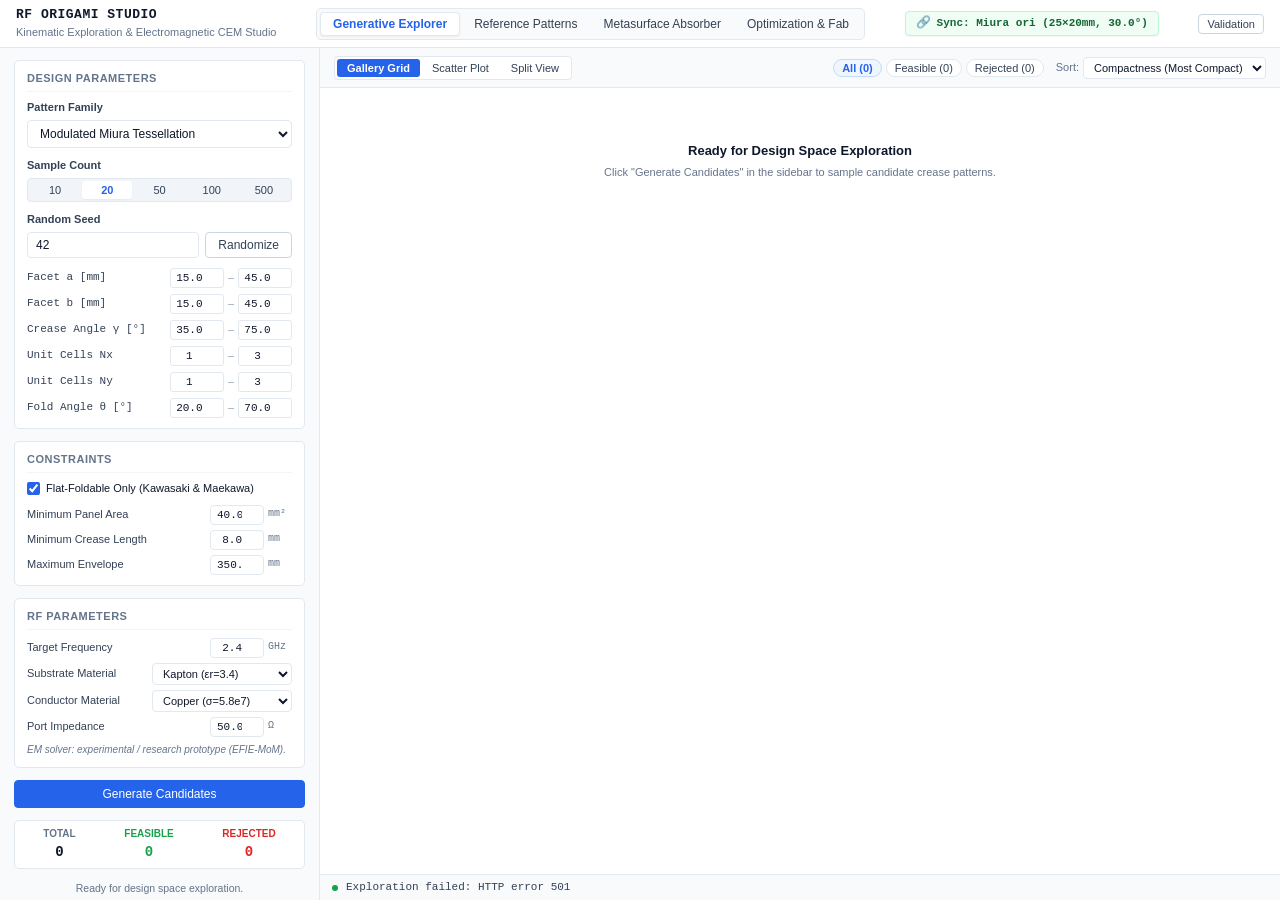
==== commit dbcdf09b: "v0.1: documentation, labeling, NEC2 validation evidence" ====
--- a/public/index.html
+++ b/public/index.html
@@ -34,7 +34,7 @@
 
     <!-- Standalone EM Benchmarks Button -->
     <button id="btn-open-benchmarks" class="btn-secondary mini" title="View Standalone EM Validation Benchmarks">
-      EM Benchmarks
+      Validation
     </button>
   </header>
 
@@ -500,23 +500,31 @@
             </div>
 
             <!-- Live Numerical Antenna Metrics Dashboard -->
-            <div class="card-subtitle" style="margin-top: 6px;">Antenna Metrics (Numerical MoM)</div>
+            <div class="card-subtitle" style="margin-top: 6px;">Antenna Metrics <span class="estimate-badge">Estimate · Not validated</span></div>
             <table class="rf-stats-table">
               <tbody>
-                <tr><td>Resonance (f₀):</td><td id="rf-stat-f0" class="text-primary font-bold">—</td></tr>
-                <tr><td>Min S11:</td><td id="rf-stat-s11">—</td></tr>
-                <tr><td>VSWR at f₀:</td><td id="rf-stat-vswr">—</td></tr>
-                <tr><td>-10 dB Bandwidth:</td><td id="rf-stat-bw">—</td></tr>
-                <tr><td>Input Zin (f₀):</td><td id="rf-stat-zin">—</td></tr>
+                <tr><td>Resonance (f₀) <span class="estimate-badge">Estimate</span></td><td id="rf-stat-f0" class="text-primary font-bold">—</td></tr>
+                <tr><td>Min S11 <span class="estimate-badge">Estimate</span></td><td id="rf-stat-s11">—</td></tr>
+                <tr><td>VSWR at f₀ <span class="estimate-badge">Estimate</span></td><td id="rf-stat-vswr">—</td></tr>
+                <tr><td>-10 dB Bandwidth <span class="estimate-badge">Estimate</span></td><td id="rf-stat-bw">—</td></tr>
+                <tr><td>Input Zin (f₀) <span class="estimate-badge">Estimate</span></td><td id="rf-stat-zin">—</td></tr>
                 <tr><td>Segments:</td><td id="rf-stat-segments">—</td></tr>
                 <tr><td>Status:</td><td id="rf-stat-engine" class="text-muted">Experimental / Not validated</td></tr>
               </tbody>
             </table>
 
+            <p id="rf-resolution-note" class="model-limitations" role="status">Frequency resolution is checked after each solve.</p>
+            <details class="model-limitations">
+              <summary>Model limitations</summary>
+              <p>Wire-segment approximation; no RWG surface basis. Panel vertices are sorted into an approximate conductor path. The feed excites one segment and does not mesh a physical gap. Dielectrics use an effective-permittivity approximation. Substrate-aware patch antennas and fold tuning are not validated. Far-field, gain, efficiency and axial ratio remain not validated.</p>
+            </details>
+
             <!-- Fold Angle Sweep Results Table -->
             <div id="rf-fold-sweep-summary" class="rf-fold-sweep-box" style="display: none;">
-              <div class="card-subtitle">Fold Angle Frequency Tuning</div>
+              <div class="card-subtitle">Fold Angle Frequency Tuning <span class="estimate-badge">Estimate - not validated</span></div>
               <div id="rf-fold-sweep-content" class="rf-fold-sweep-text"></div>
+              <canvas id="rf-fold-heatmap" role="img" aria-label="Estimated S11 versus frequency and fold angle" style="width:100%;height:190px"></canvas>
+              <p class="model-limitations">S11 estimates: blue = −30 dB or lower; amber = 0 dB. Fold tuning is not validated.</p>
             </div>
 
           </div>
@@ -952,7 +960,7 @@
       </div>
 
       <!-- Live Performance Metrics -->
-      <div class="card-subtitle" style="margin-top: 8px;">Absorption Performance Metrics</div>
+      <div class="card-subtitle" style="margin-top: 8px;">Absorption Performance Metrics <span class="estimate-badge">Estimate - not validated</span></div>
       <table class="rf-stats-table">
         <tbody>
           <tr><td>Resonant Frequency (f₀):</td><td id="abs-stat-f0" class="text-primary font-bold">—</td></tr>
@@ -970,11 +978,11 @@
     <main class="viewport-area">
 
       <div class="hud-stats-bar">
-        <div class="hud-chip"><span class="hud-label">Mode:</span> <span class="hud-val text-primary">Surface MoM RWG</span></div>
+        <div class="hud-chip"><span class="hud-label">Mode:</span> <span class="hud-val text-primary">Surface MoM RWG</span> <span class="estimate-badge">Estimate - not validated</span></div>
         <div class="hud-chip"><span class="hud-label">Pattern:</span> <span id="abs-hud-pattern" class="hud-val">Miura-Ori</span></div>
         <div class="hud-chip"><span class="hud-label">Envelope:</span> <span id="abs-hud-dims" class="hud-val">0 × 0 × 0 mm</span></div>
         <div class="hud-chip"><span class="hud-label">Fold θ:</span> <span id="abs-hud-angle" class="hud-val">30.0°</span></div>
-        <div class="hud-chip"><span class="hud-label">Status:</span> <span id="abs-hud-status" class="hud-val text-success">Ready</span></div>
+        <div class="hud-chip"><span class="hud-label">Status:</span> <span id="abs-hud-status" class="hud-val text-success">Ready</span> <span class="estimate-badge">Estimate - not validated</span></div>
       </div>
 
       <div class="absorber-work-grid">
@@ -995,7 +1003,7 @@
         <!-- Top Right: Absorption Spectrum & Reflection S11 -->
         <div class="viewport-box absorber-chart-box">
           <div class="viewport-header">
-            <span class="viewport-title">Absorption Spectrum A(f) & Reflection S11(f)</span>
+            <span class="viewport-title">Absorption Spectrum A(f) & Reflection S11(f) <span class="estimate-badge">Estimate - not validated</span></span>
             <div class="rf-zin-legend">
               <span class="legend-chip" style="background:rgba(22, 163, 74, 0.2); color:#16a34a; border-color:#16a34a;">― Absorption A(f)</span>
               <span class="legend-chip" style="background:rgba(2, 132, 199, 0.2); color:#0284c7; border-color:#0284c7;">┄ S11 [dB]</span>
@@ -1009,7 +1017,7 @@
         <!-- Bottom: 2D Fold Angle Tuning Heatmap Matrix -->
         <div class="viewport-box absorber-heatmap-box">
           <div class="viewport-header">
-            <span class="viewport-title">2D Frequency Tuning Heatmap: Absorption A(θ, f) vs Fold Angle</span>
+            <span class="viewport-title">2D Frequency Tuning Heatmap: Absorption A(θ, f) vs Fold Angle <span class="estimate-badge">Estimate - not validated</span></span>
             <span id="abs-heatmap-hover-info" class="rf-badge-res">Hover over heatmap to inspect (θ, f)</span>
           </div>
           <div class="heatmap-canvas-wrap">
@@ -1087,7 +1095,7 @@
 
     <main class="viewport-area">
       <div class="hud-stats-bar">
-        <div class="hud-chip"><span class="hud-label">Optimization:</span> <span id="opt-hud-status" class="hud-val text-primary">Ready</span></div>
+        <div class="hud-chip"><span class="hud-label">Optimization:</span> <span id="opt-hud-status" class="hud-val text-primary">Ready</span> <span class="estimate-badge">Estimate - not validated</span></div>
         <div class="hud-chip"><span class="hud-label">Pareto Solutions:</span> <span id="opt-hud-pareto-count" class="hud-val">0</span></div>
       </div>
 
@@ -1095,7 +1103,7 @@
         <!-- Pareto Chart -->
         <div class="viewport-box">
           <div class="viewport-header">
-            <span class="viewport-title">Pareto Optimal Frontier: Tuning Range vs Compactness</span>
+            <span class="viewport-title">Pareto Optimal Frontier: Tuning Range vs Compactness <span class="estimate-badge">Estimate - not validated</span></span>
           </div>
           <div class="rf-canvas-wrap">
             <canvas id="opt-pareto-canvas"></canvas>
@@ -1105,7 +1113,7 @@
         <!-- Pareto Table -->
         <div class="viewport-box">
           <div class="viewport-header">
-            <span class="viewport-title">Discovered Non-Dominated Solutions</span>
+            <span class="viewport-title">Discovered Non-Dominated Solutions <span class="estimate-badge">Estimate - not validated</span></span>
           </div>
           <div id="opt-pareto-table-wrap" class="pareto-table-wrap">
             <table class="styled-table" id="opt-pareto-table">
@@ -1140,11 +1148,17 @@
       </div>
 
       <div class="benchmark-modal-body">
+        <p class="model-limitations">Research prototype. Passing a diagnostic does not establish antenna accuracy. The image-scaled monopole is not an independent second benchmark.</p>
+        <details class="model-limitations" open>
+          <summary>Validation report</summary>
+          <div id="validation-summary">Loading saved validation report…</div>
+          <details><summary>Full report source</summary><pre id="validation-report-content"></pre></details>
+        </details>
         <!-- Benchmark 1: Free Space -->
         <div class="benchmark-card" id="bench-card-freespace">
           <div class="benchmark-card-top">
             <span class="benchmark-card-name">1. Free-Space Wave Propagation</span>
-            <span id="bench-status-freespace" class="status-tag tag-valid">Pass</span>
+            <span id="bench-status-freespace" class="status-tag">Not run</span>
           </div>
           <p class="bench-card-desc">Speed of light c = 1/√(ε₀μ₀) = 2.9979×10⁸ m/s, intrinsic wave impedance η₀ = √(μ₀/ε₀) ≈ 376.73 Ω.</p>
           <div class="benchmark-metrics-row" id="bench-metrics-freespace">
@@ -1158,12 +1172,12 @@
         <div class="benchmark-card" id="bench-card-dipole">
           <div class="benchmark-card-top">
             <span class="benchmark-card-name">2. Resonant Half-Wave Dipole Antenna (L ≈ 0.46 λ at 2.4 GHz)</span>
-            <span id="bench-status-dipole" class="status-tag tag-valid">Pass</span>
+            <span id="bench-status-dipole" class="status-tag">Not run</span>
           </div>
           <p class="bench-card-desc">Numerical Pocklington EFIE solve with Harrington pulse testing. Analytical benchmark: Rin ≈ 70 - 78 Ω, Xin ≈ 0 Ω.</p>
           <div class="benchmark-metrics-row" id="bench-metrics-dipole">
-            <span>Simulated Zin: <strong id="bench-val-dipole-zin">78.6 + j15.2 Ω</strong></span>
-            <span>Return Loss S11: <strong id="bench-val-dipole-s11">-12.0 dB</strong></span>
+            <span>Simulated Zin: <strong id="bench-val-dipole-zin">—</strong></span>
+            <span>S11: <strong id="bench-val-dipole-s11">—</strong></span>
             <span>Segments: <strong>21 (MoM)</strong></span>
           </div>
         </div>
@@ -1172,11 +1186,11 @@
         <div class="benchmark-card" id="bench-card-monopole">
           <div class="benchmark-card-top">
             <span class="benchmark-card-name">3. Quarter-Wave Monopole over Infinite PEC Ground (L ≈ 0.23 λ at 2.4 GHz)</span>
-            <span id="bench-status-monopole" class="status-tag tag-valid">Pass</span>
+            <span id="bench-status-monopole" class="status-tag">Not run</span>
           </div>
           <p class="bench-card-desc">Image theory solve: Zin,monopole = 0.5 × Zin,dipole ≈ 35 - 39 Ω.</p>
           <div class="benchmark-metrics-row" id="bench-metrics-monopole">
-            <span>Simulated Zin: <strong id="bench-val-monopole-zin">39.3 + j7.6 Ω</strong></span>
+            <span>Simulated Zin: <strong id="bench-val-monopole-zin">—</strong></span>
             <span>Theoretical Expected: <strong>35 - 39 Ω</strong></span>
           </div>
         </div>
--- a/public/styles.css
+++ b/public/styles.css
@@ -1919,6 +1919,13 @@
   color: var(--text-main);
 }
 
+.estimate-badge { color: #92400e; background: #fef3c7; border-radius: 4px; padding: 2px 5px; font-size: 11px; }
+.model-limitations { font-size: 12px; line-height: 1.5; padding: 10px; color: #475569; background: #f8fafc; border: 1px solid #cbd5e1; border-radius: 5px; }
+#validation-report-content { white-space: pre-wrap; overflow-wrap: anywhere; font-size: 11px; max-height: 320px; overflow-y: auto; }
+.validation-results { width: 100%; border-collapse: collapse; font-size: 11px; }
+.validation-results th, .validation-results td { padding: 7px 5px; border-bottom: 1px solid #cbd5e1; text-align: left; vertical-align: top; }
+.validation-results td:nth-child(2) { min-width: 82px; font-weight: 600; }
+
 .btn-secondary.active-strain {
   background: #fef3c7 !important;
   color: #b45309 !important;
